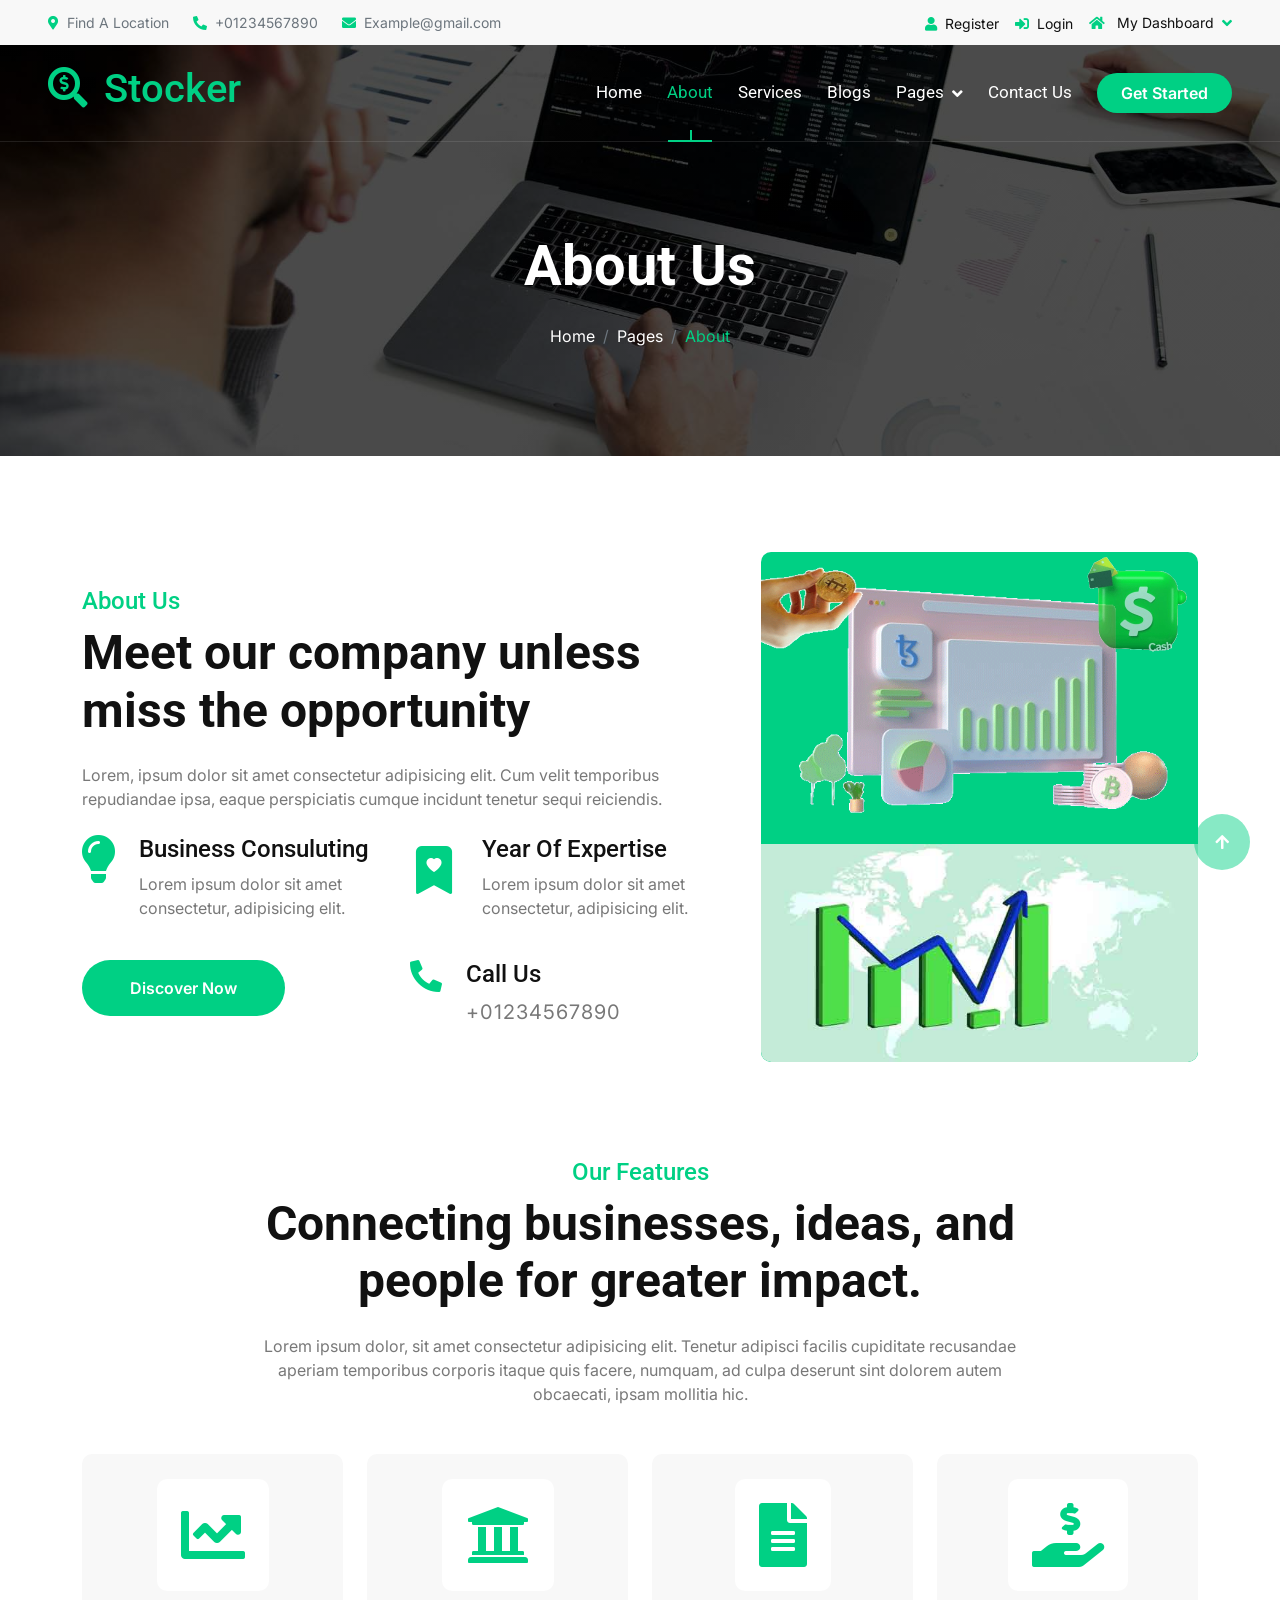
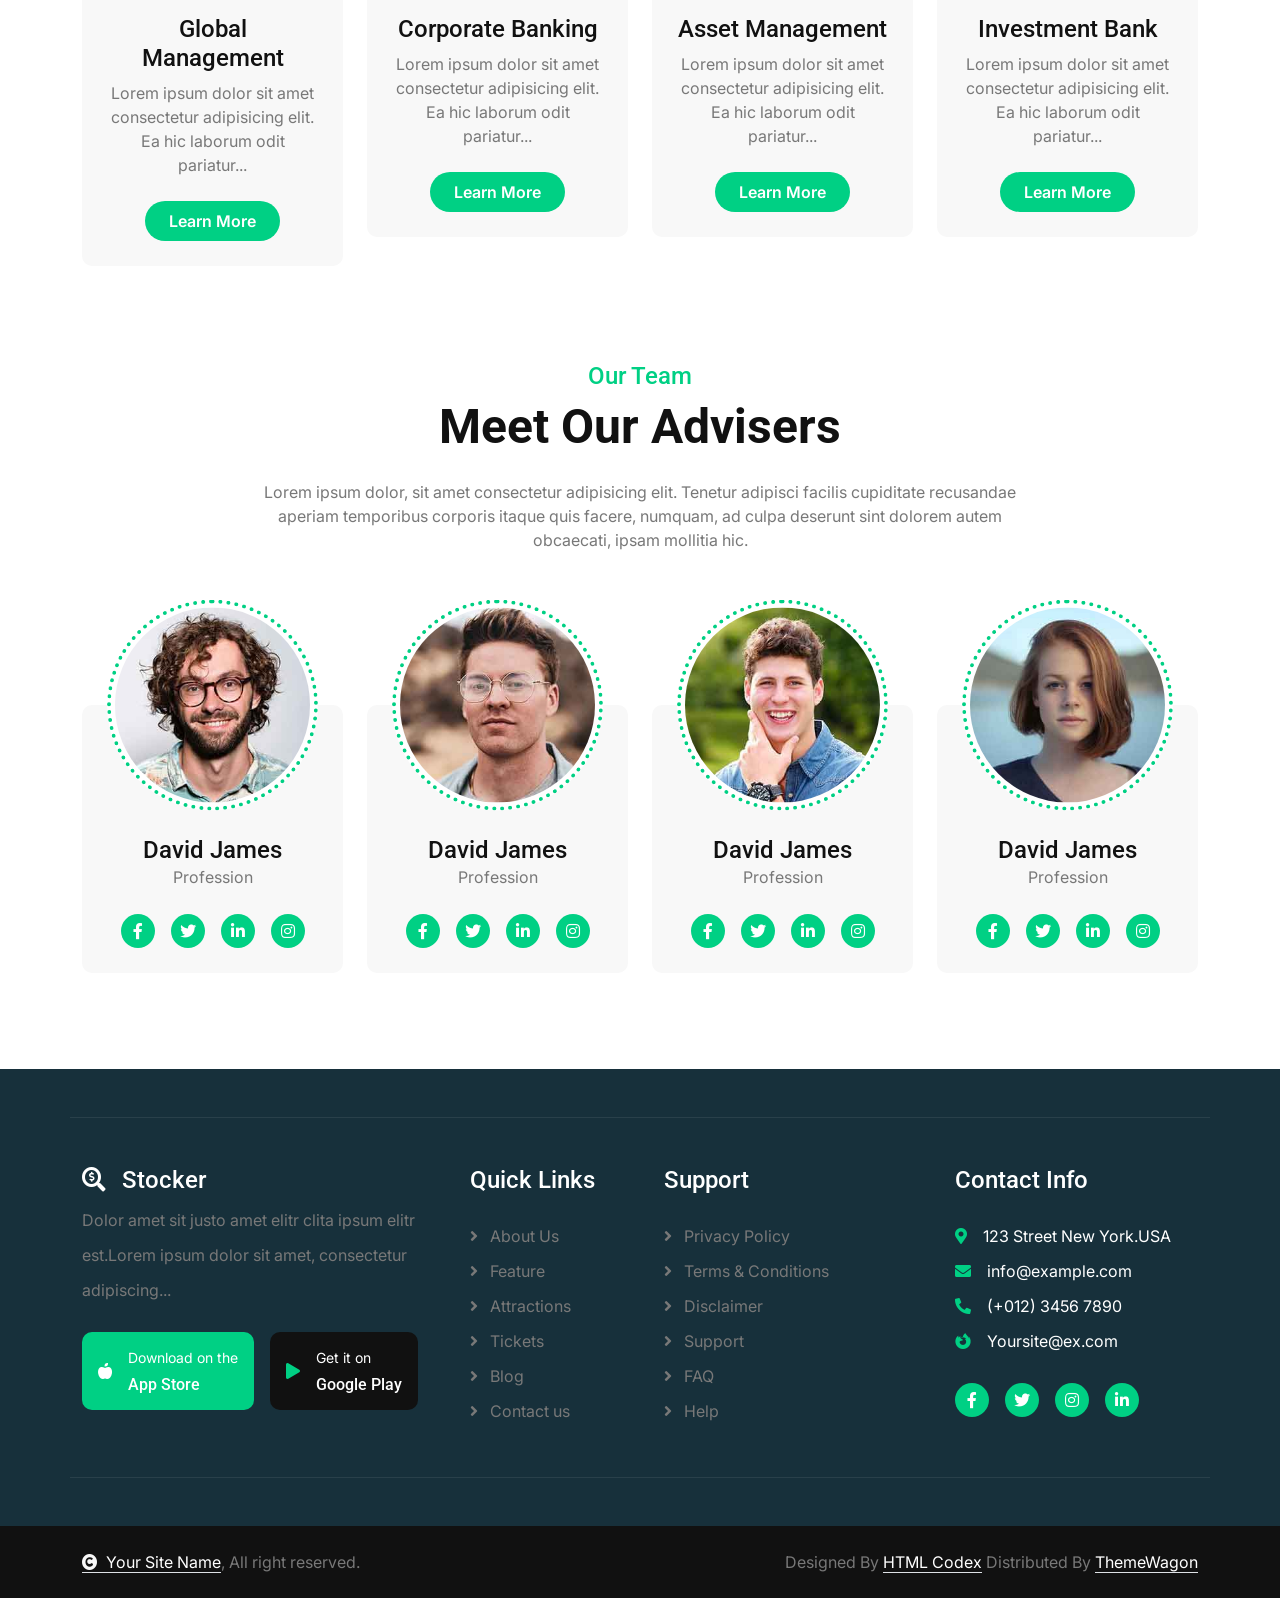
==== about.html @ 30992f33 "update 19h50 26 ago 24" ====
<!DOCTYPE html>
<html lang="en">

    <head>
        <meta charset="utf-8">
        <title>Stocker - Stock Market Website Template</title>
        <meta content="width=device-width, initial-scale=1.0" name="viewport">
        <meta content="" name="keywords">
        <meta content="" name="description">

        <!-- Google Web Fonts -->
        <link rel="preconnect" href="https://fonts.googleapis.com">
        <link rel="preconnect" href="https://fonts.gstatic.com" crossorigin>
        <link href="https://fonts.googleapis.com/css2?family=Inter:wght@100..900&family=Roboto:wght@400;500;700;900&display=swap" rel="stylesheet"> 

        <!-- Icon Font Stylesheet -->
        <link rel="stylesheet" href="https://use.fontawesome.com/releases/v5.15.4/css/all.css"/>
        <link href="https://cdn.jsdelivr.net/npm/bootstrap-icons@1.4.1/font/bootstrap-icons.css" rel="stylesheet">

        <!-- Libraries Stylesheet -->
        <link href="lib/animate/animate.min.css" rel="stylesheet">
        <link href="lib/lightbox/css/lightbox.min.css" rel="stylesheet">
        <link href="lib/owlcarousel/assets/owl.carousel.min.css" rel="stylesheet">


        <!-- Customized Bootstrap Stylesheet -->
        <link href="css/bootstrap.min.css" rel="stylesheet">

        <!-- Template Stylesheet -->
        <link href="css/style.css" rel="stylesheet">
    </head>

    <body>

        <!-- Spinner Start -->
        <div id="spinner" class="show bg-white position-fixed translate-middle w-100 vh-100 top-50 start-50 d-flex align-items-center justify-content-center">
            <div class="spinner-border text-primary" style="width: 3rem; height: 3rem;" role="status">
                <span class="sr-only">Loading...</span>
            </div>
        </div>
        <!-- Spinner End -->

        <!-- Topbar Start -->
        <div class="container-fluid topbar bg-light px-5 d-none d-lg-block">
            <div class="row gx-0 align-items-center">
                <div class="col-lg-8 text-center text-lg-start mb-2 mb-lg-0">
                    <div class="d-flex flex-wrap">
                        <a href="#" class="text-muted small me-4"><i class="fas fa-map-marker-alt text-primary me-2"></i>Find A Location</a>
                        <a href="tel:+01234567890" class="text-muted small me-4"><i class="fas fa-phone-alt text-primary me-2"></i>+01234567890</a>
                        <a href="mailto:example@gmail.com" class="text-muted small me-0"><i class="fas fa-envelope text-primary me-2"></i>Example@gmail.com</a>
                    </div>
                </div>
                <div class="col-lg-4 text-center text-lg-end">
                    <div class="d-inline-flex align-items-center" style="height: 45px;">
                        <a href="#"><small class="me-3 text-dark"><i class="fa fa-user text-primary me-2"></i>Register</small></a>
                        <a href="#"><small class="me-3 text-dark"><i class="fa fa-sign-in-alt text-primary me-2"></i>Login</small></a>
                        <div class="dropdown">
                            <a href="#" class="dropdown-toggle text-dark" data-bs-toggle="dropdown"><small><i class="fa fa-home text-primary me-2"></i> My Dashboard</small></a>
                            <div class="dropdown-menu rounded">
                                <a href="#" class="dropdown-item"><i class="fas fa-user-alt me-2"></i> My Profile</a>
                                <a href="#" class="dropdown-item"><i class="fas fa-comment-alt me-2"></i> Inbox</a>
                                <a href="#" class="dropdown-item"><i class="fas fa-bell me-2"></i> Notifications</a>
                                <a href="#" class="dropdown-item"><i class="fas fa-cog me-2"></i> Account Settings</a>
                                <a href="#" class="dropdown-item"><i class="fas fa-power-off me-2"></i> Log Out</a>
                            </div>
                        </div>
                    </div>
                </div>
            </div>
        </div>
        <!-- Topbar End -->

        <!-- Navbar & Hero Start -->
        <div class="container-fluid position-relative p-0">
            <nav class="navbar navbar-expand-lg navbar-light px-4 px-lg-5 py-3 py-lg-0">
                <a href="" class="navbar-brand p-0">
                    <h1 class="text-primary"><i class="fas fa-search-dollar me-3"></i>Stocker</h1>
                    <!-- <img src="img/logo.png" alt="Logo"> -->
                </a>
                <button class="navbar-toggler" type="button" data-bs-toggle="collapse" data-bs-target="#navbarCollapse">
                    <span class="fa fa-bars"></span>
                </button>
                <div class="collapse navbar-collapse" id="navbarCollapse">
                    <div class="navbar-nav ms-auto py-0">
                        <a href="index.html" class="nav-item nav-link">Home</a>
                        <a href="about.html" class="nav-item nav-link active">About</a>
                        <a href="service.html" class="nav-item nav-link">Services</a>
                        <a href="blog.html" class="nav-item nav-link">Blogs</a>
                        <div class="nav-item dropdown">
                            <a href="#" class="nav-link" data-bs-toggle="dropdown">
                                <span class="dropdown-toggle">Pages</span>
                            </a>
                            <div class="dropdown-menu m-0">
                                <a href="feature.html" class="dropdown-item">Our Features</a>
                                <a href="team.html" class="dropdown-item">Our team</a>
                                <a href="testimonial.html" class="dropdown-item">Testimonial</a>
                                <a href="offer.html" class="dropdown-item">Our offer</a>
                                <a href="FAQ.html" class="dropdown-item">FAQs</a>
                                <a href="404.html" class="dropdown-item">404 Page</a>
                            </div>
                        </div>
                        <a href="contact.html" class="nav-item nav-link">Contact Us</a>
                    </div>
                    <a href="#" class="btn btn-primary rounded-pill py-2 px-4 my-3 my-lg-0 flex-shrink-0">Get Started</a>
                </div>
            </nav>

            <!-- Header Start -->
            <div class="container-fluid bg-breadcrumb">
                <div class="container text-center py-5" style="max-width: 900px;">
                    <h4 class="text-white display-4 mb-4 wow fadeInDown" data-wow-delay="0.1s">About Us</h4>
                    <ol class="breadcrumb d-flex justify-content-center mb-0 wow fadeInDown" data-wow-delay="0.3s">
                        <li class="breadcrumb-item"><a href="index.html">Home</a></li>
                        <li class="breadcrumb-item"><a href="#">Pages</a></li>
                        <li class="breadcrumb-item active text-primary">About</li>
                    </ol>    
                </div>
            </div>
            <!-- Header End -->
        </div>
        <!-- Navbar & Hero End -->


        <!-- Abvout Start -->
        <div class="container-fluid about py-5">
            <div class="container py-5">
                <div class="row g-5 align-items-center">
                    <div class="col-xl-7 wow fadeInLeft" data-wow-delay="0.2s">
                        <div>
                            <h4 class="text-primary">About Us</h4>
                            <h1 class="display-5 mb-4">Meet our company unless miss the opportunity</h1>
                            <p class="mb-4">Lorem, ipsum dolor sit amet consectetur adipisicing elit. Cum velit temporibus repudiandae ipsa, eaque perspiciatis cumque incidunt tenetur sequi reiciendis.
                            </p>
                            <div class="row g-4">
                                <div class="col-md-6 col-lg-6 col-xl-6">
                                    <div class="d-flex">
                                        <div><i class="fas fa-lightbulb fa-3x text-primary"></i></div>
                                        <div class="ms-4">
                                            <h4>Business Consuluting</h4>
                                            <p>Lorem ipsum dolor sit amet consectetur, adipisicing elit.</p>
                                        </div>
                                    </div>
                                </div>
                                <div class="col-md-6 col-lg-6 col-xl-6">
                                    <div class="d-flex">
                                        <div><i class="bi bi-bookmark-heart-fill fa-3x text-primary"></i></div>
                                        <div class="ms-4">
                                            <h4>Year Of Expertise</h4>
                                            <p>Lorem ipsum dolor sit amet consectetur, adipisicing elit.</p>
                                        </div>
                                    </div>
                                </div>
                                <div class="col-sm-6">
                                    <a href="#" class="btn btn-primary rounded-pill py-3 px-5 flex-shrink-0">Discover Now</a>
                                </div>
                                <div class="col-sm-6">
                                    <div class="d-flex">
                                        <i class="fas fa-phone-alt fa-2x text-primary me-4"></i>
                                        <div>
                                            <h4>Call Us</h4>
                                            <p class="mb-0 fs-5" style="letter-spacing: 1px;">+01234567890</p>
                                        </div>
                                    </div>
                                </div>
                            </div>
                        </div>
                    </div>
                    <div class="col-xl-5 wow fadeInRight" data-wow-delay="0.2s">
                        <div class="bg-primary rounded position-relative overflow-hidden">
                            <img src="img/about-2.png" class="img-fluid rounded w-100" alt="">
                            
                            <div class="" style="position: absolute; top: -15px; right: -15px;">
                                <img src="img/about-3.png" class="img-fluid" style="width: 150px; height: 150px; opacity: 0.7;" alt="">
                            </div>
                            <div class="" style="position: absolute; top: -20px; left: 10px; transform: rotate(90deg);">
                                <img src="img/about-4.png" class="img-fluid" style="width: 100px; height: 150px; opacity: 0.9;" alt="">
                            </div>
                            <div class="rounded-bottom">
                                <img src="img/about-5.jpg" class="img-fluid rounded-bottom w-100" alt="">
                            </div>
                        </div>
                    </div>
                </div>
            </div>
        </div>
        <!-- About End -->

        <!-- Features Start -->
        <div class="container-fluid feature pb-5">
            <div class="container pb-5">
                <div class="text-center mx-auto pb-5 wow fadeInUp" data-wow-delay="0.2s" style="max-width: 800px;">
                    <h4 class="text-primary">Our Features</h4>
                    <h1 class="display-5 mb-4">Connecting businesses, ideas, and people for greater impact.</h1>
                    <p class="mb-0">Lorem ipsum dolor, sit amet consectetur adipisicing elit. Tenetur adipisci facilis cupiditate recusandae aperiam temporibus corporis itaque quis facere, numquam, ad culpa deserunt sint dolorem autem obcaecati, ipsam mollitia hic.
                    </p>
                </div>
                <div class="row g-4">
                    <div class="col-md-6 col-lg-6 col-xl-3 wow fadeInUp" data-wow-delay="0.2s">
                        <div class="feature-item p-4">
                            <div class="feature-icon p-4 mb-4">
                                <i class="fas fa-chart-line fa-4x text-primary"></i>
                            </div>
                            <h4>Global Management</h4>
                            <p class="mb-4">Lorem ipsum dolor sit amet consectetur adipisicing elit. Ea hic laborum odit pariatur...
                            </p>
                            <a class="btn btn-primary rounded-pill py-2 px-4" href="#">Learn More</a>
                        </div>
                    </div>
                    <div class="col-md-6 col-lg-6 col-xl-3 wow fadeInUp" data-wow-delay="0.4s">
                        <div class="feature-item p-4">
                            <div class="feature-icon p-4 mb-4">
                                <i class="fas fa-university fa-4x text-primary"></i>
                            </div>
                            <h4>Corporate Banking</h4>
                            <p class="mb-4">Lorem ipsum dolor sit amet consectetur adipisicing elit. Ea hic laborum odit pariatur...
                            </p>
                            <a class="btn btn-primary rounded-pill py-2 px-4" href="#">Learn More</a>
                        </div>
                    </div>
                    <div class="col-md-6 col-lg-6 col-xl-3 wow fadeInUp" data-wow-delay="0.6s">
                        <div class="feature-item p-4">
                            <div class="feature-icon p-4 mb-4">
                                <i class="fas fa-file-alt fa-4x text-primary"></i>
                            </div>
                            <h4>Asset Management</h4>
                            <p class="mb-4">Lorem ipsum dolor sit amet consectetur adipisicing elit. Ea hic laborum odit pariatur...
                            </p>
                            <a class="btn btn-primary rounded-pill py-2 px-4" href="#">Learn More</a>
                        </div>
                    </div>
                    <div class="col-md-6 col-lg-6 col-xl-3 wow fadeInUp" data-wow-delay="0.8s">
                        <div class="feature-item p-4">
                            <div class="feature-icon p-4 mb-4">
                                <i class="fas fa-hand-holding-usd fa-4x text-primary"></i>
                            </div>
                            <h4>Investment Bank</h4>
                            <p class="mb-4">Lorem ipsum dolor sit amet consectetur adipisicing elit. Ea hic laborum odit pariatur...
                            </p>
                            <a class="btn btn-primary rounded-pill py-2 px-4" href="#">Learn More</a>
                        </div>
                    </div>
                </div>
            </div>
        </div>
        <!-- Features End -->

        <!-- Team Start -->
        <div class="container-fluid team pb-5">
            <div class="container pb-5">
                <div class="text-center mx-auto pb-5 wow fadeInUp" data-wow-delay="0.2s" style="max-width: 800px;">
                    <h4 class="text-primary">Our Team</h4>
                    <h1 class="display-5 mb-4">Meet Our Advisers</h1>
                    <p class="mb-0">Lorem ipsum dolor, sit amet consectetur adipisicing elit. Tenetur adipisci facilis cupiditate recusandae aperiam temporibus corporis itaque quis facere, numquam, ad culpa deserunt sint dolorem autem obcaecati, ipsam mollitia hic.
                    </p>
                </div>
                <div class="row g-4">
                    <div class="col-md-6 col-lg-6 col-xl-3 wow fadeInUp" data-wow-delay="0.2s">
                        <div class="team-item">
                            <div class="team-img">
                                <img src="img/team-1.jpg" class="img-fluid" alt="">
                            </div>
                            <div class="team-title">
                                <h4 class="mb-0">David James</h4>
                                <p class="mb-0">Profession</p>
                            </div>
                            <div class="team-icon">
                                <a class="btn btn-primary btn-sm-square rounded-circle me-3" href=""><i class="fab fa-facebook-f"></i></a>
                                <a class="btn btn-primary btn-sm-square rounded-circle me-3" href=""><i class="fab fa-twitter"></i></a>
                                <a class="btn btn-primary btn-sm-square rounded-circle me-3" href=""><i class="fab fa-linkedin-in"></i></a>
                                <a class="btn btn-primary btn-sm-square rounded-circle me-0" href=""><i class="fab fa-instagram"></i></a>
                            </div>
                        </div>
                    </div>
                    <div class="col-md-6 col-lg-6 col-xl-3 wow fadeInUp" data-wow-delay="0.4s">
                        <div class="team-item">
                            <div class="team-img">
                                <img src="img/team-2.jpg" class="img-fluid" alt="">
                            </div>
                            <div class="team-title">
                                <h4 class="mb-0">David James</h4>
                                <p class="mb-0">Profession</p>
                            </div>
                            <div class="team-icon">
                                <a class="btn btn-primary btn-sm-square rounded-circle me-3" href=""><i class="fab fa-facebook-f"></i></a>
                                <a class="btn btn-primary btn-sm-square rounded-circle me-3" href=""><i class="fab fa-twitter"></i></a>
                                <a class="btn btn-primary btn-sm-square rounded-circle me-3" href=""><i class="fab fa-linkedin-in"></i></a>
                                <a class="btn btn-primary btn-sm-square rounded-circle me-0" href=""><i class="fab fa-instagram"></i></a>
                            </div>
                        </div>
                    </div>
                    <div class="col-md-6 col-lg-6 col-xl-3 wow fadeInUp" data-wow-delay="0.6s">
                        <div class="team-item">
                            <div class="team-img">
                                <img src="img/team-3.jpg" class="img-fluid" alt="">
                            </div>
                            <div class="team-title">
                                <h4 class="mb-0">David James</h4>
                                <p class="mb-0">Profession</p>
                            </div>
                            <div class="team-icon">
                                <a class="btn btn-primary btn-sm-square rounded-circle me-3" href=""><i class="fab fa-facebook-f"></i></a>
                                <a class="btn btn-primary btn-sm-square rounded-circle me-3" href=""><i class="fab fa-twitter"></i></a>
                                <a class="btn btn-primary btn-sm-square rounded-circle me-3" href=""><i class="fab fa-linkedin-in"></i></a>
                                <a class="btn btn-primary btn-sm-square rounded-circle me-0" href=""><i class="fab fa-instagram"></i></a>
                            </div>
                        </div>
                    </div>
                    <div class="col-md-6 col-lg-6 col-xl-3 wow fadeInUp" data-wow-delay="0.8s">
                        <div class="team-item">
                            <div class="team-img">
                                <img src="img/team-4.jpg" class="img-fluid" alt="">
                            </div>
                            <div class="team-title">
                                <h4 class="mb-0">David James</h4>
                                <p class="mb-0">Profession</p>
                            </div>
                            <div class="team-icon">
                                <a class="btn btn-primary btn-sm-square rounded-circle me-3" href=""><i class="fab fa-facebook-f"></i></a>
                                <a class="btn btn-primary btn-sm-square rounded-circle me-3" href=""><i class="fab fa-twitter"></i></a>
                                <a class="btn btn-primary btn-sm-square rounded-circle me-3" href=""><i class="fab fa-linkedin-in"></i></a>
                                <a class="btn btn-primary btn-sm-square rounded-circle me-0" href=""><i class="fab fa-instagram"></i></a>
                            </div>
                        </div>
                    </div>
                </div>
            </div>
        </div>
        <!-- Team End -->

        <!-- Footer Start -->
        <div class="container-fluid footer py-5 wow fadeIn" data-wow-delay="0.2s">
            <div class="container py-5 border-start-0 border-end-0" style="border: 1px solid; border-color: rgb(255, 255, 255, 0.08);">
                <div class="row g-5">
                    <div class="col-md-6 col-lg-6 col-xl-4">
                        <div class="footer-item">
                            <a href="index.html" class="p-0">
                                <h4 class="text-white"><i class="fas fa-search-dollar me-3"></i>Stocker</h4>
                                <!-- <img src="img/logo.png" alt="Logo"> -->
                            </a>
                            <p class="mb-4">Dolor amet sit justo amet elitr clita ipsum elitr est.Lorem ipsum dolor sit amet, consectetur adipiscing...</p>
                            <div class="d-flex">
                                <a href="#" class="bg-primary d-flex rounded align-items-center py-2 px-3 me-2">
                                    <i class="fas fa-apple-alt text-white"></i>
                                    <div class="ms-3">
                                        <small class="text-white">Download on the</small>
                                        <h6 class="text-white">App Store</h6>
                                    </div>
                                </a>
                                <a href="#" class="bg-dark d-flex rounded align-items-center py-2 px-3 ms-2">
                                    <i class="fas fa-play text-primary"></i>
                                    <div class="ms-3">
                                        <small class="text-white">Get it on</small>
                                        <h6 class="text-white">Google Play</h6>
                                    </div>
                                </a>
                            </div>
                        </div>
                    </div>
                    <div class="col-md-6 col-lg-6 col-xl-2">
                        <div class="footer-item">
                            <h4 class="text-white mb-4">Quick Links</h4>
                            <a href="#"><i class="fas fa-angle-right me-2"></i> About Us</a>
                            <a href="#"><i class="fas fa-angle-right me-2"></i> Feature</a>
                            <a href="#"><i class="fas fa-angle-right me-2"></i> Attractions</a>
                            <a href="#"><i class="fas fa-angle-right me-2"></i> Tickets</a>
                            <a href="#"><i class="fas fa-angle-right me-2"></i> Blog</a>
                            <a href="#"><i class="fas fa-angle-right me-2"></i> Contact us</a>
                        </div>
                    </div>
                    <div class="col-md-6 col-lg-6 col-xl-3">
                        <div class="footer-item">
                            <h4 class="text-white mb-4">Support</h4>
                            <a href="#"><i class="fas fa-angle-right me-2"></i> Privacy Policy</a>
                            <a href="#"><i class="fas fa-angle-right me-2"></i> Terms & Conditions</a>
                            <a href="#"><i class="fas fa-angle-right me-2"></i> Disclaimer</a>
                            <a href="#"><i class="fas fa-angle-right me-2"></i> Support</a>
                            <a href="#"><i class="fas fa-angle-right me-2"></i> FAQ</a>
                            <a href="#"><i class="fas fa-angle-right me-2"></i> Help</a>
                        </div>
                    </div>
                    <div class="col-md-6 col-lg-6 col-xl-3">
                        <div class="footer-item">
                            <h4 class="text-white mb-4">Contact Info</h4>
                            <div class="d-flex align-items-center">
                                <i class="fas fa-map-marker-alt text-primary me-3"></i>
                                <p class="text-white mb-0">123 Street New York.USA</p>
                            </div>
                            <div class="d-flex align-items-center">
                                <i class="fas fa-envelope text-primary me-3"></i>
                                <p class="text-white mb-0">info@example.com</p>
                            </div>
                            <div class="d-flex align-items-center">
                                <i class="fa fa-phone-alt text-primary me-3"></i>
                                <p class="text-white mb-0">(+012) 3456 7890</p>
                            </div>
                            <div class="d-flex align-items-center mb-4">
                                <i class="fab fa-firefox-browser text-primary me-3"></i>
                                <p class="text-white mb-0">Yoursite@ex.com</p>
                            </div>
                            <div class="d-flex">
                                <a class="btn btn-primary btn-sm-square rounded-circle me-3" href="#"><i class="fab fa-facebook-f text-white"></i></a>
                                <a class="btn btn-primary btn-sm-square rounded-circle me-3" href="#"><i class="fab fa-twitter text-white"></i></a>
                                <a class="btn btn-primary btn-sm-square rounded-circle me-3" href="#"><i class="fab fa-instagram text-white"></i></a>
                                <a class="btn btn-primary btn-sm-square rounded-circle me-0" href="#"><i class="fab fa-linkedin-in text-white"></i></a>
                            </div>
                        </div>
                    </div>
                </div>
            </div>
        </div>
        <!-- Footer End -->
        
        <!-- Copyright Start -->
        <div class="container-fluid copyright py-4">
            <div class="container">
                <div class="row g-4 align-items-center">
                    <div class="col-md-6 text-center text-md-start mb-md-0">
                        <span class="text-body"><a href="#" class="border-bottom text-white"><i class="fas fa-copyright text-light me-2"></i>Your Site Name</a>, All right reserved.</span>
                    </div>
                    <div class="col-md-6 text-center text-md-end text-body">
                        <!--/*** This template is free as long as you keep the below author’s credit link/attribution link/backlink. ***/-->
                        <!--/*** If you'd like to use the template without the below author’s credit link/attribution link/backlink, ***/-->
                        <!--/*** you can purchase the Credit Removal License from "https://htmlcodex.com/credit-removal". ***/-->
                        Designed By <a class="border-bottom text-white" href="https://htmlcodex.com">HTML Codex</a> Distributed By <a class="border-bottom text-white" href="https://themewagon.com">ThemeWagon</a>
                    </div>
                </div>
            </div>
        </div>
        <!-- Copyright End -->


        <!-- Back to Top -->
        <a href="#" class="btn btn-primary btn-lg-square rounded-circle back-to-top"><i class="fa fa-arrow-up"></i></a>   

        
        <!-- JavaScript Libraries -->
        <script src="https://ajax.googleapis.com/ajax/libs/jquery/3.6.4/jquery.min.js"></script>
        <script src="https://cdn.jsdelivr.net/npm/bootstrap@5.0.0/dist/js/bootstrap.bundle.min.js"></script>
        <script src="lib/wow/wow.min.js"></script>
        <script src="lib/easing/easing.min.js"></script>
        <script src="lib/waypoints/waypoints.min.js"></script>
        <script src="lib/counterup/counterup.min.js"></script>
        <script src="lib/lightbox/js/lightbox.min.js"></script>
        <script src="lib/owlcarousel/owl.carousel.min.js"></script>
        

        <!-- Template Javascript -->
        <script src="js/main.js"></script>
    </body>

</html>
---- css/style.css ----
/*** Spinner Start ***/
/*** Spinner ***/
#spinner {
    opacity: 0;
    visibility: hidden;
    transition: opacity .5s ease-out, visibility 0s linear .5s;
    z-index: 99999;
}

#spinner.show {
    transition: opacity .5s ease-out, visibility 0s linear 0s;
    visibility: visible;
    opacity: 1;
}
/*** Spinner End ***/

.back-to-top {
    position: fixed;
    right: 30px;
    bottom: 30px;
    transition: 0.5s;
    z-index: 99;
}

/*** Button Start ***/
.btn {
    font-weight: 600;
    transition: .5s;
}

.btn-square {
    width: 32px;
    height: 32px;
}

.btn-sm-square {
    width: 34px;
    height: 34px;
}

.btn-md-square {
    width: 44px;
    height: 44px;
}

.btn-lg-square {
    width: 56px;
    height: 56px;
}

.btn-xl-square {
    width: 66px;
    height: 66px;
}

.btn-square,
.btn-sm-square,
.btn-md-square,
.btn-lg-square,
.btn-xl-square {
    padding: 0;
    display: flex;
    align-items: center;
    justify-content: center;
    font-weight: normal;
}

.btn.btn-primary {
    color: var(--bs-white);
    border: none;
}

.btn.btn-primary:hover {
    background: var(--bs-dark);
    color: var(--bs-primary);
}

.btn.btn-light {
    color: var(--bs-primary);
    border: none;
}

.btn.btn-light:hover {
    color: var(--bs-white);
    background: var(--bs-primary);
}


/*** Topbar Start ***/
.topbar .dropdown-toggle::after {
    border: none;
    content: "\f107";
    font-family: "Font Awesome 5 Free";
    font-weight: 600;
    vertical-align: middle;
    margin-left: 8px;
    color: var(--bs-primary);
}

.topbar .dropdown .dropdown-menu a:hover {
    background: var(--bs-primary);
    color: var(--bs-white);
}

.topbar .dropdown .dropdown-menu {
    transform: rotateX(0deg);
    visibility: visible;
    background: var(--bs-light);
    padding-top: 11px;
    border: 0;
    transition: .5s;
    opacity: 1;
}

/*** Topbar End ***/



/*** Navbar ***/
.navbar-light .navbar-nav .nav-link {
    font-family: 'Roboto', sans-serif;
    position: relative;
    margin-right: 25px;
    padding: 35px 0;
    color: var(--bs-white);
    font-size: 17px;
    font-weight: 400;
    outline: none;
    transition: .5s;
}

.sticky-top.navbar-light .navbar-nav .nav-link,
.sticky-top.navbar-light .navbar-nav .nav-item .nav-link {
    padding: 20px 0;
    color: var(--bs-dark);
}

.navbar-light .navbar-nav .nav-item .nav-link {
    color: var(--bs-white);
}

.navbar-light .navbar-nav .nav-link:hover,
.navbar-light .navbar-nav .nav-link.active,
.navbar-light .navbar-nav .nav-item .nav-link:hover,
.navbar-light .navbar-nav .nav-item .nav-link.active  {
    color: var(--bs-primary);
}

.navbar-light .navbar-brand img {
    max-height: 60px;
    transition: .5s;
}

.sticky-top.navbar-light .navbar-brand img {
    max-height: 45px;
}

.navbar .dropdown-toggle::after {
    border: none;
    content: "\f107";
    font-family: "Font Awesome 5 Free";
    font-weight: 600;
    vertical-align: middle;
    margin-left: 8px;
}

.dropdown .dropdown-menu a:hover {
    background: var(--bs-primary);
    color: var(--bs-white);
}

.navbar .nav-item:hover .dropdown-menu {
    transform: rotateX(0deg);
    visibility: visible;
    background: var(--bs-light);
    transition: .5s;
    opacity: 1;
}

@media (max-width: 991.98px) {
    .sticky-top.navbar-light {
        position: relative;
        background: var(--bs-white);
    }

    .navbar.navbar-expand-lg .navbar-toggler {
        padding: 10px 20px;
        border: 1px solid var(--bs-primary);
        color: var(--bs-primary);
    }

    .navbar-light .navbar-collapse {
        margin-top: 15px;
        border-top: 1px solid #DDDDDD;
    }

    .navbar-light .navbar-nav .nav-link,
    .sticky-top.navbar-light .navbar-nav .nav-link {
        padding: 10px 0;
        margin-left: 0;
        color: var(--bs-dark);
    }

    .navbar-light .navbar-nav .nav-item .nav-link {
        color: var(--bs-dark);
    }

    .navbar-light .navbar-brand img {
        max-height: 45px;
    }
}

@media (min-width: 992px) {
    .navbar .nav-item .dropdown-menu {
        display: block;
        visibility: hidden;
        top: 100%;
        transform: rotateX(-75deg);
        transform-origin: 0% 0%;
        border: 0;
        border-radius: 10px;
        transition: .5s;
        opacity: 0;
    }

    .navbar-light {
        position: absolute;
        width: 100%;
        top: 0;
        left: 0;
        border-bottom: 1px solid rgba(255, 255, 255, .1);
        z-index: 999;
    }
    
    .sticky-top.navbar-light {
        position: fixed;
        background: var(--bs-light);
    }

    .navbar-light .navbar-nav .nav-link::before {
        position: absolute;
        content: "";
        width: 0;
        height: 2px;
        bottom: -1px;
        left: 50%;
        background: var(--bs-primary);
        transition: .5s;
    }

    .navbar-light .navbar-nav .nav-link:hover::before,
    .navbar-light .navbar-nav .nav-link.active::before {
        width: calc(100% - 2px);
        left: 1px;
    }

    .navbar-light .navbar-nav .nav-link::after {
        position: absolute;
        content: "";
        width: 0;
        height: 0;
        bottom: -1px;
        left: 50%;
        background: var(--bs-primary);
        transition: .5s;
    }

    .navbar-light .navbar-nav .nav-link:hover::after,
    .navbar-light .navbar-nav .nav-link.active::after {
        width: 2px;
        height: 12px;
    }
}
/*** Navbar End ***/

/*** Carousel Hero Header Start ***/
.header-carousel .header-carousel-item img {
    object-fit: cover;
}

.header-carousel .header-carousel-item,
.header-carousel .header-carousel-item img {
        height: 700px;
}


.header-carousel .owl-nav .owl-prev,
.header-carousel .owl-nav .owl-next {
    position: absolute;
    width: 60px;
    height: 60px;
    border-radius: 60px;
    background: var(--bs-primary);
    color: var(--bs-white);
    font-size: 26px;
    display: flex;
    align-items: center;
    justify-content: center;
    transition: 0.5s;
}

.header-carousel .owl-nav .owl-prev {
    bottom: 30px;
    left: 30px;
    margin-left: 90px;
}
.header-carousel .owl-nav .owl-next {
    bottom: 30px;
    left: 30px;
}

.header-carousel .owl-nav .owl-prev:hover,
.header-carousel .owl-nav .owl-next:hover {
    box-shadow: inset 0 0 100px 0 var(--bs-light);
    color: var(--bs-primary);
}


.header-carousel .header-carousel-item .carousel-caption {
    position: absolute;
    width: 100%;
    height: 100%;
    left: 0;
    bottom: 0;
    padding-top: 120px;
    background: rgba(0, 0, 0, .7);
    display: flex;
    align-items: center;
}

@media (max-width: 991px) {
    .header-carousel .header-carousel-item .carousel-caption {
        padding-top: 45px;
    }
}

@media (max-width: 767px) {
    .header-carousel .owl-nav .owl-prev {
        left: 50%;
        transform: translateX(-50%);
        margin-left: -45px;
    }


    .header-carousel .owl-nav .owl-next {
        left: 50%;
        transform: translateX(-50%);
        margin-left: 45px;
    }
}


.header-carousel .header-carousel-item img {
    animation-name: image-zoom;
    animation-duration: 10s;
    animation-delay: 1s;
    animation-iteration-count: infinite;
    animation-direction: alternate;
    transition: 1s;
}

@keyframes image-zoom {
    0%  {height: 100%; opacity: 0.9;}

    25% {height: 110%; opacity: 0.50;}

    50% {height: 115%; opacity: 1;}

    75% {height: 110%; opacity: 0.50;}

    100% {height: 100%; opacity: 0.9;}
}
/*** Carousel Hero Header End ***/


/*** Single Page Hero Header Start ***/
.bg-breadcrumb {
    position: relative;
    overflow: hidden;
    background: linear-gradient(rgba(0, 0, 0, 0.7), rgba(0, 0, 0, 0.7)), url(../img/carousel-1.jpg);
    background-position: center center;
    background-repeat: no-repeat;
    background-size: cover;
    padding: 140px 0 60px 0;
    transition: 0.5s;
}

@media (min-width: 992px) {
    .bg-breadcrumb {
        padding: 140px 0 60px 0;
    }
}

@media (max-width: 991px) {
    .bg-breadcrumb {
        padding: 60px 0 60px 0;
    }
}

.bg-breadcrumb .breadcrumb {
    position: relative;
}

.bg-breadcrumb .breadcrumb .breadcrumb-item a {
    color: var(--bs-white);
}
/*** Single Page Hero Header End ***/


/*** Service Start ***/
.service .service-item {
    background: var(--bs-light);
    border-radius: 10px;
    transition: 0.5s;
}

.service .service-item:hover {
    box-shadow: 0 0 45px rgba(0, 0, 0, .2);
}

.service .service-item .service-img {
    position: relative;
    overflow: hidden;
    border-top-left-radius: 10px;
    border-top-right-radius: 10px;
    transition: 0.5s;
}

.service .service-item .service-img img {
    transition: 0.5s;
}

.service .service-item:hover .service-img img {
    transform: scale(1.2);
}
/*** Service End ***/


/*** Features Start ***/
.feature .feature-item {
    text-align: center;
    border-radius: 10px;
    background: var(--bs-light);
    border: 1px solid transparent;
    transition: 0.5s;
}

.feature .feature-item:hover {
    border: 1px solid var(--bs-primary);
}

.feature .feature-item .feature-icon {
    background: var(--bs-white);
    border-radius: 10px;
    display: inline-block;
}
/*** Features End ***/

/*** Offer Start ***/
.offer-section .nav a.accordion-link {
    width: 100%;
    border-radius: 10px;
    display: flex;
    background: var(--bs-white);
    transition: 0.5s;
}

.offer-section .nav a.accordion-link.active {
    color: var(--bs-white);
    background: var(--bs-primary);
}

.offer-section .nav a.accordion-link h5 {
    transition: 0.5s;
}

.offer-section .nav a.accordion-link.active h5 {
    color: var(--bs-white);
}
/*** Offer End ***/

/*** Blog Start ***/
.blog .blog-item {
    border-radius: 10px;
    background: var(--bs-white);
    box-shadow: inset 0 0 45px rgba(0, 0, 0, .1);
    transition: 0.5s;
}

.blog .blog-item a {
    transition: 0.5s;
}

.blog .blog-item:hover a:hover {
    color: var(--bs-primary);
}

.blog .blog-item .blog-img {
    border-radius: 10px;
    position: relative;
    overflow: hidden;
}

.blog .blog-item .blog-img img {
    transition: 0.5s;
}

.blog .blog-item:hover .blog-img img {
    transform: scale(1.2);
}

.blog .blog-item .blog-img::after {
    content: "";
    position: absolute;
    width: 100%;
    height: 100%;
    top: 0;
    left: 0;
    border-radius: 10px;
    background: rgba(0, 208, 132, 0.1);
    opacity: 0;
    transition: 0.5s;
    z-index: 1;
}

.blog .blog-item:hover .blog-img::after {
    opacity: 1;
}

.blog .blog-item .blog-img .blog-title {
    position: absolute;
    bottom: 25px;
    left: 25px;
    z-index: 5;
}

.blog .blog-item .blog-img .blog-title a {
    color: var(--bs-white);
    background: var(--bs-primary);
    transition: 0.5s;
}

.blog .blog-item:hover .blog-img .blog-title a:hover {
    color: var(--bs-dark);
}

.blog-carousel .owl-stage-outer {
    margin-top: 58px;
}

.blog .owl-nav .owl-prev {
    position: absolute;
    top: -58px;
    left: 0;
    background: var(--bs-primary);
    color: var(--bs-white);
    padding: 6px 35px;
    border-radius: 30px;
    transition: 0.5s;
}

.blog .owl-nav .owl-prev:hover {
    background: var(--bs-dark);
    color: var(--bs-primary);
}

.blog .owl-nav .owl-next {
    position: absolute;
    top: -58px;
    right: 0;
    background: var(--bs-primary);
    color: var(--bs-white);
    padding: 6px 35px;
    border-radius: 30px;
    transition: 0.5s;
}

.blog .owl-nav .owl-next:hover {
    background: var(--bs-dark);
    color: var(--bs-primary);
}
/*** Blog End ***/


/*** FAQs Start ***/
.faq-section .accordion .accordion-item .accordion-header .accordion-button {
    color: var(--bs-secondary);
}

.faq-section .accordion .accordion-item .accordion-header .accordion-button.collapsed {
    color: var(--bs-dark);
}
/*** FAQs End ***/

/*** Team Start ***/
.team .team-item {
    position: relative;
    padding: 0 25px 25px 25px;
    border-radius: 10px;
    transition: 0.5s;
}

.team .team-item::before {
    content: "";
    position: absolute;
    width: 100%;
    height: 100%;
    bottom: 0;
    left: 0;
    background: var(--bs-light);
    border-radius: 10px;
    transition: 0.5s;
    z-index: -1;
}

.team .team-item:hover::before {
    height: 0;
}

.team .team-item::after {
    content: "";
    position: absolute;
    width: 100%;
    height: 0;
    bottom: 0;
    left: 0;
    border-radius: 10px;
    transition: 0.5s;
    z-index: -1;
}

.team .team-item:hover::after {
    height: 100%;
    background: var(--bs-primary);
}

.team .team-item .team-img {
    width: 100%; 
    height: 100%;
    border-radius: 100%;
    position: relative;
    margin-top: 50%;
    transform: translateY(-50%);
    margin-bottom: -50%;
    display: flex;
    justify-content: center;
    border: 4px solid var(--bs-primary);
    border-style: dotted;
    padding: 4px;
    background: var(--bs-white);
    transition: 0.5s;
}

.team .team-item:hover .team-img {
    border: 4px solid var(--bs-white);
    border-style: dotted;
    background: 0;
}

.team .team-item .team-img img {
    width: 100%;
    height: 100%;
    border-radius: 100%;
    transition: 0.5s;
}

.team .team-item .team-title {
    padding: 25px 0 25px 0;
    text-align: center;
}

.team .team-item .team-title h4,
.team .team-item .team-title p {
    transition: 0.5s;
}

.team .team-item:hover .team-title h4,
.team .team-item:hover .team-title p {
    color: var(--bs-white);
}

.team .team-item .team-icon {
    display: flex;
    justify-content: center;
}

.team .team-item .team-icon a {
    transition: 0.5s;
}

.team .team-item:hover .team-icon a {
    color: var(--bs-dark);
    background: var(--bs-white);
}

.team .team-item:hover .team-icon a:hover {
    color: var(--bs-primary);
    background: var(--bs-dark);
}
/*** Team End ***/

/*** Testimonial Start ***/
.testimonial .testimonial-item {
    position: relative;
    margin-bottom: 30px;
    padding: 0 25px 25px 25px;
}

.testimonial .testimonial-item::before {
    content: "";
    position: absolute;
    width: 100%;
    height: calc(100% - 50px);
    bottom: 0;
    left: 0;
    border-radius: 10px;
    background: var(--bs-light);
    z-index: -1;
}

.testimonial .testimonial-item .testimonial-img {
    display: flex;
    justify-content: center;
}

.testimonial .testimonial-item .testimonial-img img {
    width: 100px; 
    height: 100px;
    border-radius: 100px;
    border: 5px solid var(--bs-light);
    border-style: double;
    background: var(--bs-white);
}

.testimonial .testimonial-item .testimonial-text {
    padding: 25px 0;
    text-align: center;
}

.testimonial .testimonial-item .testimonial-title {
    display: flex;
    justify-content: space-between;
}

.testimonial .testimonial-item  .testimonial-quote-left {
    position: absolute;
    width: 60px; 
    height: 60px;
    top: 20px;
    left: 25px;
    border-radius: 60px;
    color: var(--bs-primary);
    background: var(--bs-white);
    display: flex;
    align-items: center;
    justify-content: center;
}

.testimonial .testimonial-item  .testimonial-quote-right {
    position: absolute;
    width: 60px; 
    height: 60px;
    bottom: -30px;
    right: 25px;
    margin-top: -5px;
    border-radius: 60px;
    color: var(--bs-primary);
    background: var(--bs-white);
    display: flex;
    align-items: center;
    justify-content: center;
}

.testimonial-carousel .owl-stage-outer {
    margin-top: 58px;
    margin-right: -1px;
}

.testimonial .owl-nav .owl-prev {
    position: absolute;
    top: -58px;
    left: 0;
    background: var(--bs-primary);
    color: var(--bs-white);
    padding: 5px 30px;
    border-radius: 30px;
    transition: 0.5s;
}

.testimonial .owl-nav .owl-prev:hover {
    background: var(--bs-secondary);
    color: var(--bs-white);
}

.testimonial .owl-nav .owl-next {
    position: absolute;
    top: -58px;
    right: 0;
    background: var(--bs-primary);
    color: var(--bs-white);
    padding: 5px 30px;
    border-radius: 30px;
    transition: 0.5s;
}

.testimonial .owl-nav .owl-next:hover {
    background: var(--bs-secondary);
    color: var(--bs-white);
}

.testimonial-carousel .owl-dots {
    display: flex;
    justify-content: center;
}

.testimonial-carousel .owl-dots .owl-dot {
    width: 30px;
    height: 30px;
    border-radius: 30px;
    margin: 20px 10px 0 10px;
    background: var(--bs-primary);
    transition: 0.5s;
}

.testimonial-carousel .owl-dots .owl-dot.active {
    width: 30px;
    height: 30px;
    border-radius: 30px;
    background: var(--bs-secondary);
    transition: 0.5s;
}

.testimonial-carousel .owl-dots .owl-dot span {
    position: relative;
    margin-top: 50%;
    margin-left: 50%;
    transform: translate(-50%, -50%);
    display: flex;
    align-items: center;
    justify-content: center;
    text-align: center;
}

.testimonial-carousel .owl-dots .owl-dot.active span::after {
    background: var(--bs-primary);
}

.testimonial-carousel .owl-dots .owl-dot span::after {
    content: "";
    width: 15px;
    height: 15px;
    border-radius: 15px;
    position: absolute;
    top: 50%;
    left: 0;
    transform: translateY(-50%);
    display: flex;
    align-items: center;
    justify-content: center;
    text-align: center;
    background: var(--bs-white);
    transition: 0.5s;
}

/*** Testimonial End ***/

/*** Footer Start ***/
.footer {
    background: var(--bs-secondary);
}

.footer .footer-item {
    display: flex;
    flex-direction: column;
}

.footer .footer-item a {
    line-height: 35px;
    color: var(--bs-body);
    transition: 0.5s;
}

.footer .footer-item p {
    line-height: 35px;
}

.footer .footer-item a:hover {
    color: var(--bs-primary);
}

.footer .footer-item .footer-btn a,
.footer .footer-item .footer-btn a i {
    transition: 0.5s;
}

.footer .footer-item .footer-btn a:hover {
    background: var(--bs-white);
}

.footer .footer-item .footer-btn a:hover i {
    color: var(--bs-primary);
}
/*** Footer End ***/

/*** copyright Start ***/
.copyright {
    background: var(--bs-dark);
}
/*** copyright end ***/
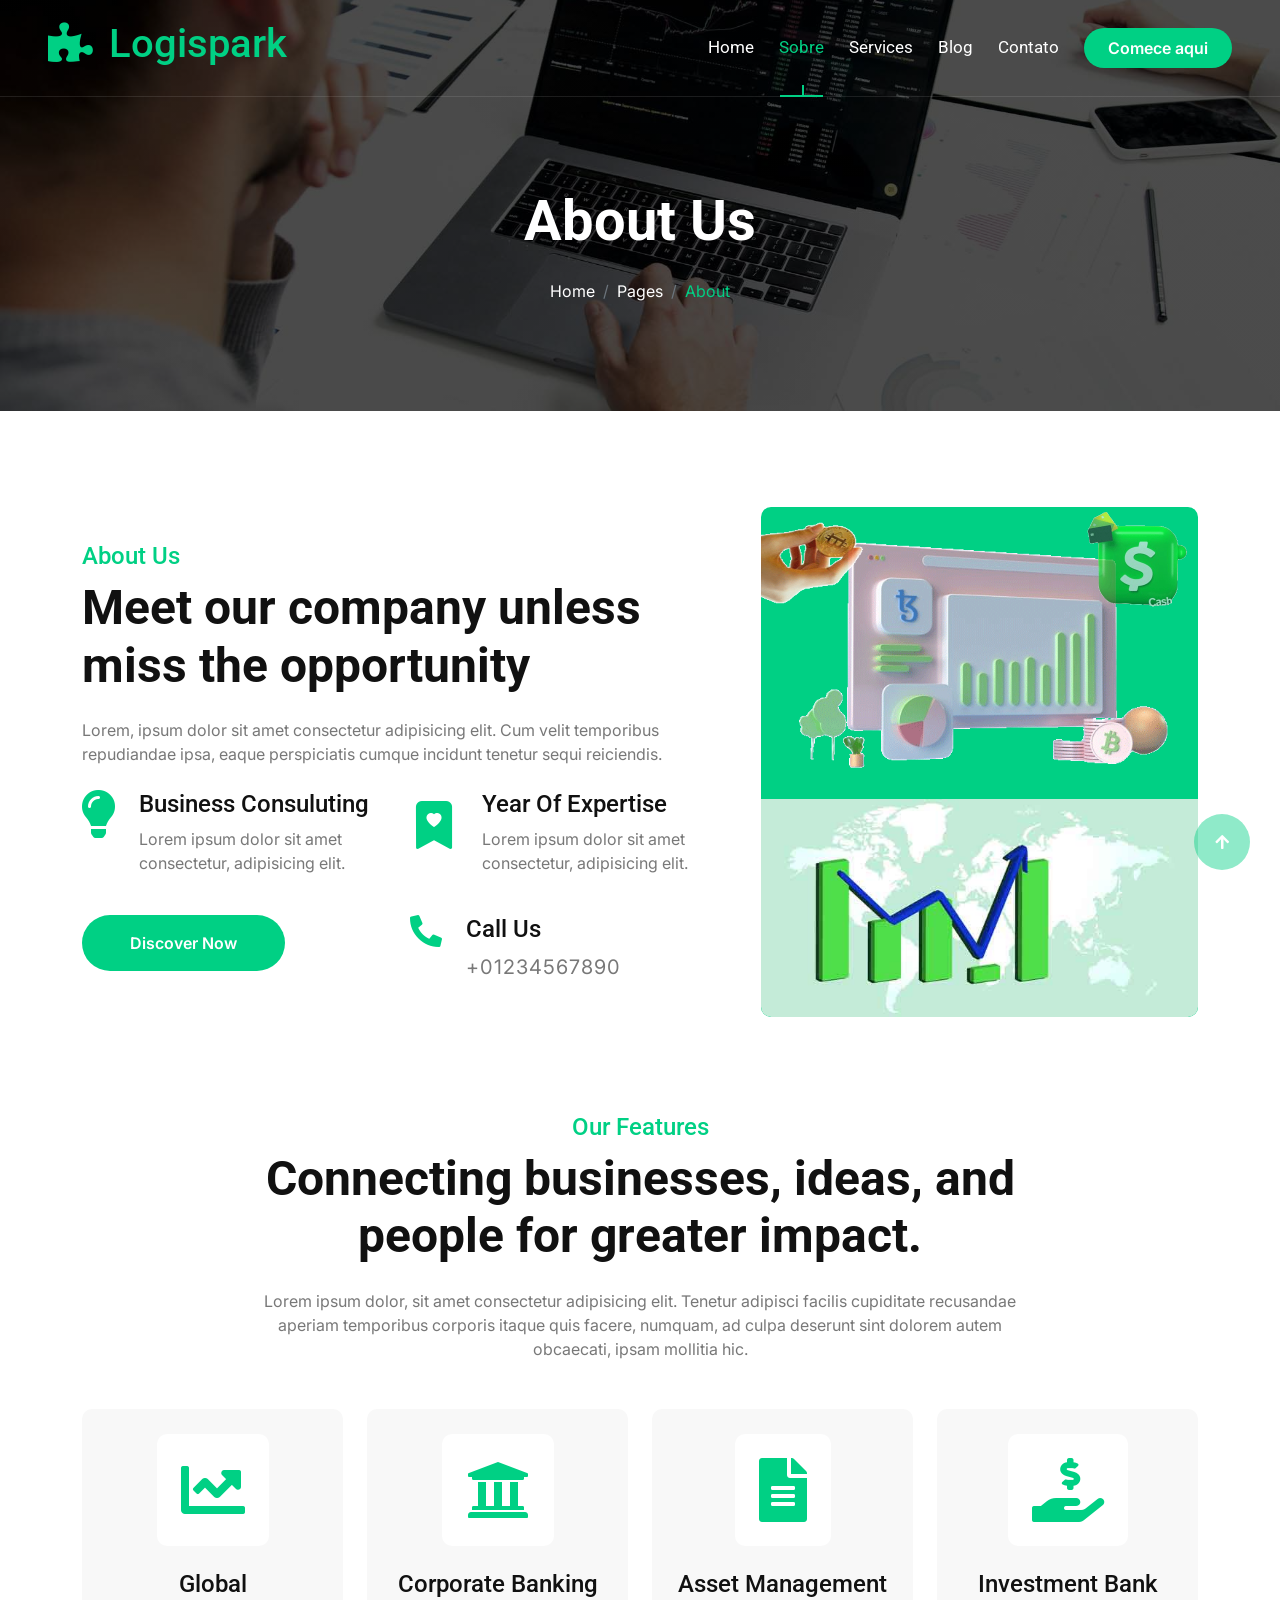
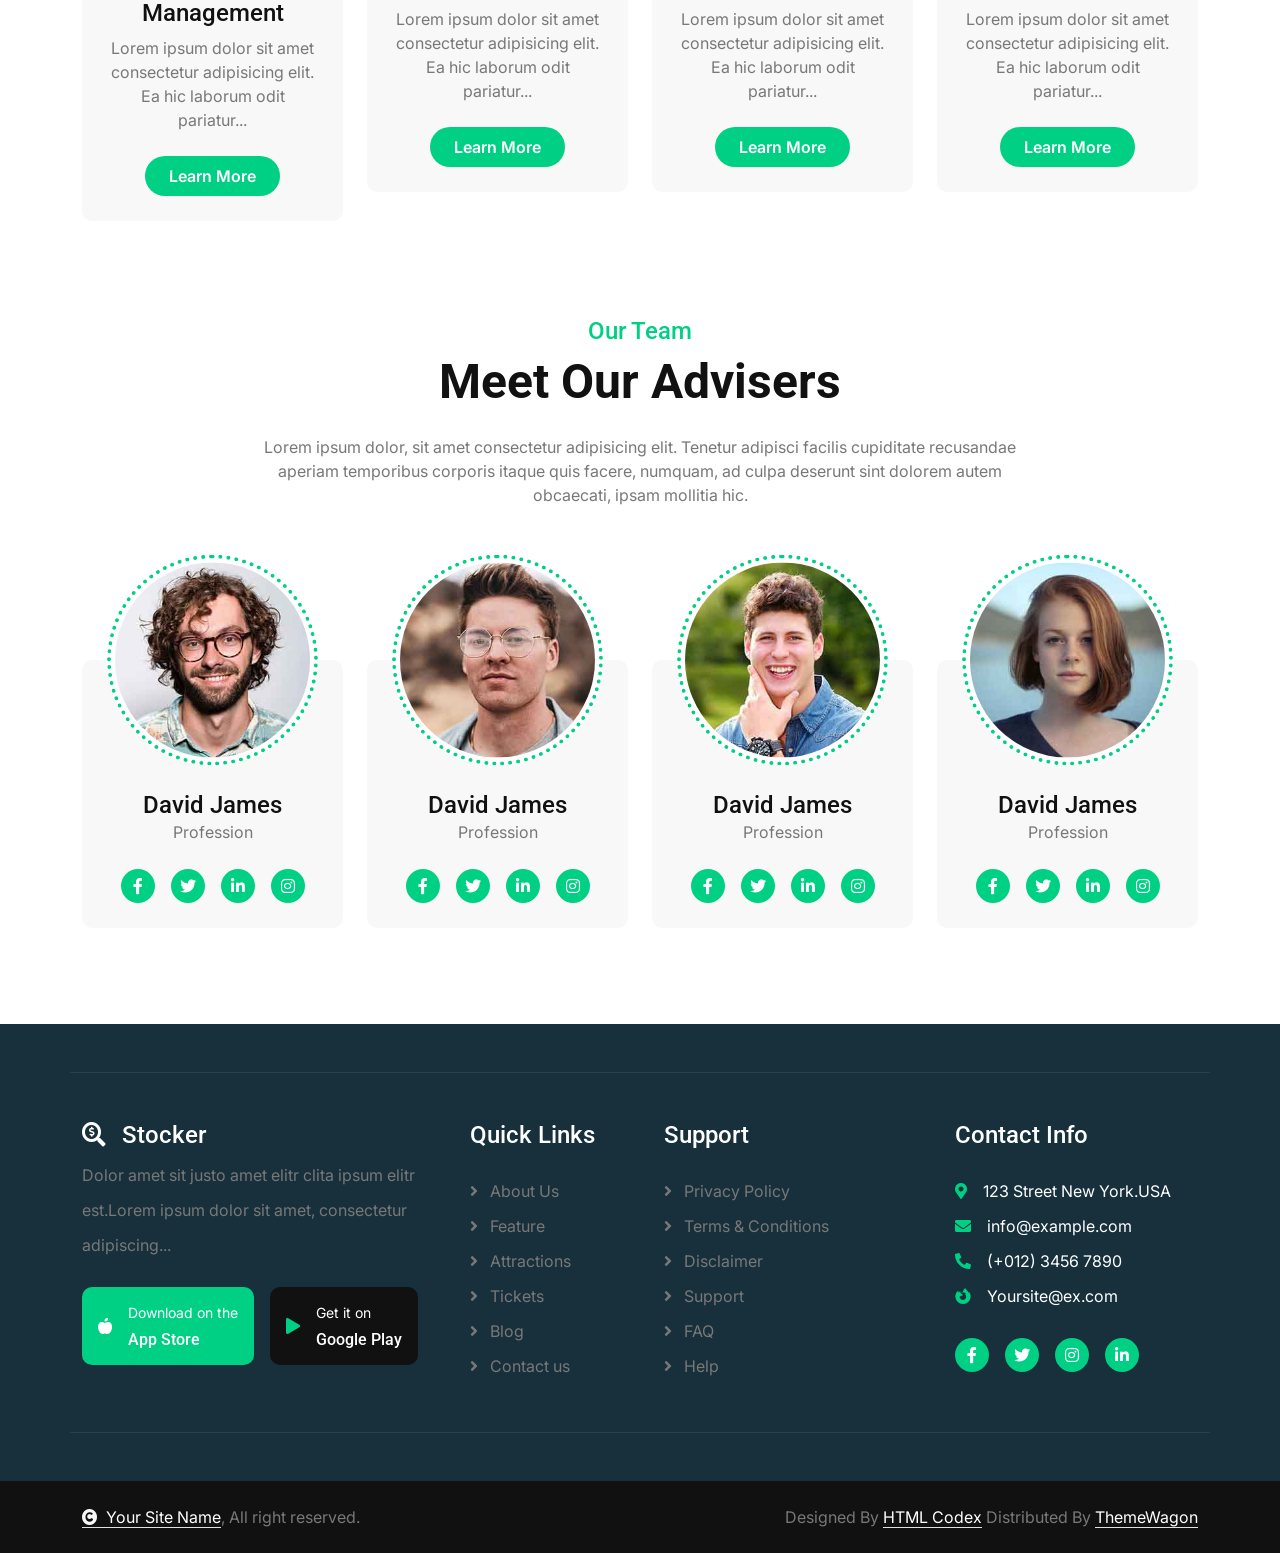
==== commit f3ce3574: "novos elementos 2/9 adicionado o callback para ativar elementos da barra de navegação" ====
--- a/about.html
+++ b/about.html
@@ -3,10 +3,27 @@
 
     <head>
         <meta charset="utf-8">
-        <title>Stocker - Stock Market Website Template</title>
+        <title>TCC - LOGISPARK</title>
         <meta content="width=device-width, initial-scale=1.0" name="viewport">
-        <meta content="" name="keywords">
-        <meta content="" name="description">
+        <meta content="Educação, Logispark, Lógica, Algoritmos" name="keywords">
+        <meta content="Site do jogo logispark para ensino de algoritmos" name="description">
+        <link rel="apple-touch-icon" sizes="57x57" href="./img/icon/apple-icon-57x57.png">
+        <link rel="apple-touch-icon" sizes="60x60" href="./img/icon/apple-icon-60x60.png">
+        <link rel="apple-touch-icon" sizes="72x72" href="./img/icon/apple-icon-72x72.png">
+        <link rel="apple-touch-icon" sizes="76x76" href="./img/icon/apple-icon-76x76.png">
+        <link rel="apple-touch-icon" sizes="114x114" href="./img/icon/apple-icon-114x114.png">
+        <link rel="apple-touch-icon" sizes="120x120" href="./img/icon/apple-icon-120x120.png">
+        <link rel="apple-touch-icon" sizes="144x144" href="./img/icon/apple-icon-144x144.png">
+        <link rel="apple-touch-icon" sizes="152x152" href="./img/icon/apple-icon-152x152.png">
+        <link rel="apple-touch-icon" sizes="180x180" href="./img/icon/apple-icon-180x180.png">
+        <link rel="icon" type="image/png" sizes="192x192" href="./img/icon/android-icon-192x192.png">
+        <link rel="icon" type="image/png" sizes="32x32" href="./img/icon/favicon-32x32.png">
+        <link rel="icon" type="image/png" sizes="96x96" href="./img/icon/favicon-96x96.png">
+        <link rel="icon" type="image/png" sizes="16x16" href="./img/icon/favicon-16x16.png">
+        <link rel="manifest" href="./img/icon/manifest.json">
+        <meta name="msapplication-TileColor" content="#ffffff">
+        <meta name="msapplication-TileImage" content="/ms-icon-144x144.png">
+        <meta name="theme-color" content="#ffffff">
 
         <!-- Google Web Fonts -->
         <link rel="preconnect" href="https://fonts.googleapis.com">
@@ -18,7 +35,7 @@
         <link href="https://cdn.jsdelivr.net/npm/bootstrap-icons@1.4.1/font/bootstrap-icons.css" rel="stylesheet">
 
         <!-- Libraries Stylesheet -->
-        <link href="lib/animate/animate.min.css" rel="stylesheet">
+        <link rel="stylesheet" href="lib/animate/animate.min.css"/>
         <link href="lib/lightbox/css/lightbox.min.css" rel="stylesheet">
         <link href="lib/owlcarousel/assets/owl.carousel.min.css" rel="stylesheet">
 
@@ -40,70 +57,9 @@
         </div>
         <!-- Spinner End -->
 
-        <!-- Topbar Start -->
-        <div class="container-fluid topbar bg-light px-5 d-none d-lg-block">
-            <div class="row gx-0 align-items-center">
-                <div class="col-lg-8 text-center text-lg-start mb-2 mb-lg-0">
-                    <div class="d-flex flex-wrap">
-                        <a href="#" class="text-muted small me-4"><i class="fas fa-map-marker-alt text-primary me-2"></i>Find A Location</a>
-                        <a href="tel:+01234567890" class="text-muted small me-4"><i class="fas fa-phone-alt text-primary me-2"></i>+01234567890</a>
-                        <a href="mailto:example@gmail.com" class="text-muted small me-0"><i class="fas fa-envelope text-primary me-2"></i>Example@gmail.com</a>
-                    </div>
-                </div>
-                <div class="col-lg-4 text-center text-lg-end">
-                    <div class="d-inline-flex align-items-center" style="height: 45px;">
-                        <a href="#"><small class="me-3 text-dark"><i class="fa fa-user text-primary me-2"></i>Register</small></a>
-                        <a href="#"><small class="me-3 text-dark"><i class="fa fa-sign-in-alt text-primary me-2"></i>Login</small></a>
-                        <div class="dropdown">
-                            <a href="#" class="dropdown-toggle text-dark" data-bs-toggle="dropdown"><small><i class="fa fa-home text-primary me-2"></i> My Dashboard</small></a>
-                            <div class="dropdown-menu rounded">
-                                <a href="#" class="dropdown-item"><i class="fas fa-user-alt me-2"></i> My Profile</a>
-                                <a href="#" class="dropdown-item"><i class="fas fa-comment-alt me-2"></i> Inbox</a>
-                                <a href="#" class="dropdown-item"><i class="fas fa-bell me-2"></i> Notifications</a>
-                                <a href="#" class="dropdown-item"><i class="fas fa-cog me-2"></i> Account Settings</a>
-                                <a href="#" class="dropdown-item"><i class="fas fa-power-off me-2"></i> Log Out</a>
-                            </div>
-                        </div>
-                    </div>
-                </div>
-            </div>
-        </div>
-        <!-- Topbar End -->
-
         <!-- Navbar & Hero Start -->
         <div class="container-fluid position-relative p-0">
-            <nav class="navbar navbar-expand-lg navbar-light px-4 px-lg-5 py-3 py-lg-0">
-                <a href="" class="navbar-brand p-0">
-                    <h1 class="text-primary"><i class="fas fa-search-dollar me-3"></i>Stocker</h1>
-                    <!-- <img src="img/logo.png" alt="Logo"> -->
-                </a>
-                <button class="navbar-toggler" type="button" data-bs-toggle="collapse" data-bs-target="#navbarCollapse">
-                    <span class="fa fa-bars"></span>
-                </button>
-                <div class="collapse navbar-collapse" id="navbarCollapse">
-                    <div class="navbar-nav ms-auto py-0">
-                        <a href="index.html" class="nav-item nav-link">Home</a>
-                        <a href="about.html" class="nav-item nav-link active">About</a>
-                        <a href="service.html" class="nav-item nav-link">Services</a>
-                        <a href="blog.html" class="nav-item nav-link">Blogs</a>
-                        <div class="nav-item dropdown">
-                            <a href="#" class="nav-link" data-bs-toggle="dropdown">
-                                <span class="dropdown-toggle">Pages</span>
-                            </a>
-                            <div class="dropdown-menu m-0">
-                                <a href="feature.html" class="dropdown-item">Our Features</a>
-                                <a href="team.html" class="dropdown-item">Our team</a>
-                                <a href="testimonial.html" class="dropdown-item">Testimonial</a>
-                                <a href="offer.html" class="dropdown-item">Our offer</a>
-                                <a href="FAQ.html" class="dropdown-item">FAQs</a>
-                                <a href="404.html" class="dropdown-item">404 Page</a>
-                            </div>
-                        </div>
-                        <a href="contact.html" class="nav-item nav-link">Contact Us</a>
-                    </div>
-                    <a href="#" class="btn btn-primary rounded-pill py-2 px-4 my-3 my-lg-0 flex-shrink-0">Get Started</a>
-                </div>
-            </nav>
+            <header id="header"></header>
 
             <!-- Header Start -->
             <div class="container-fluid bg-breadcrumb">
@@ -445,7 +401,15 @@
         
 
         <!-- Template Javascript -->
-        <script src="js/main.js"></script>
+        <script src="./js/header.js"></script>
+        <!-- <script src="./js/header.js"></script> -->
+        <script>
+            $(()=>{
+                $.getScript("./js/main.js", function(){
+                    $('#aboutpage').addClass('active');
+                });
+            });
+        </script>
     </body>
 
 </html>
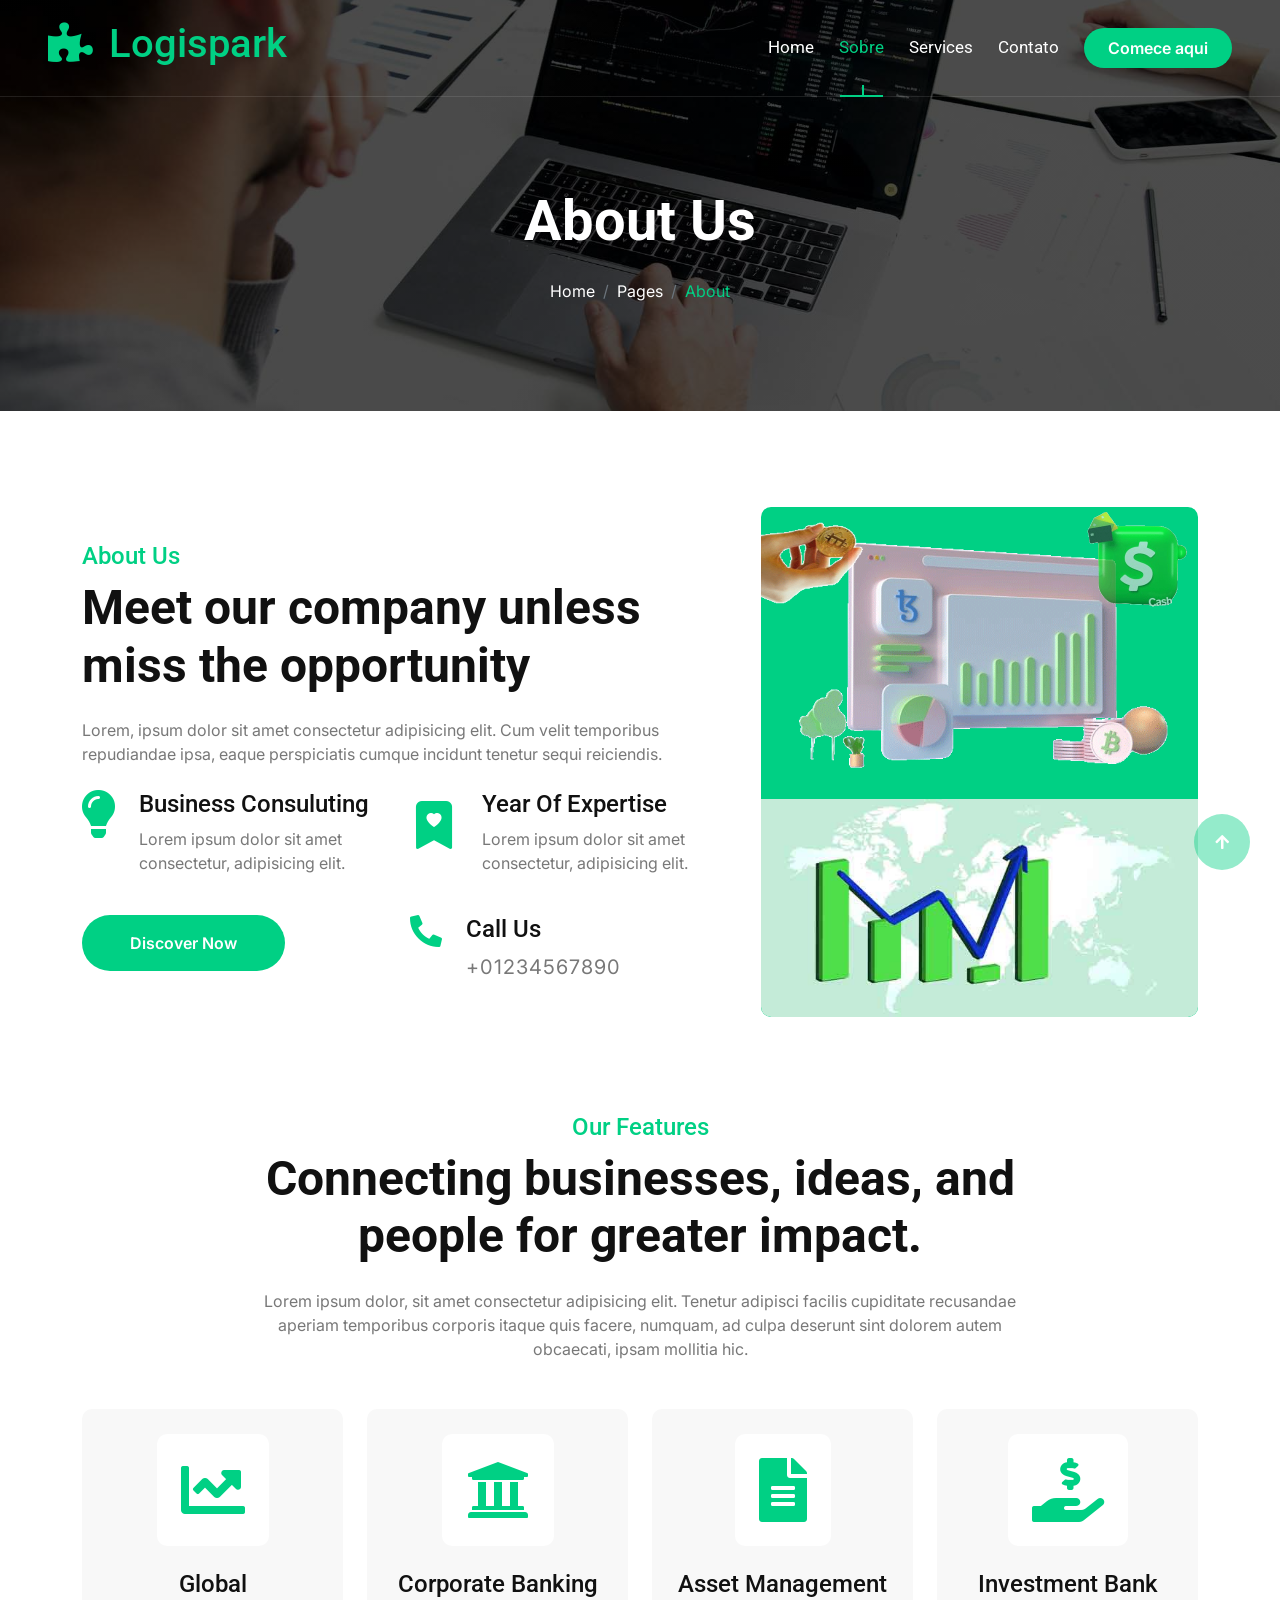
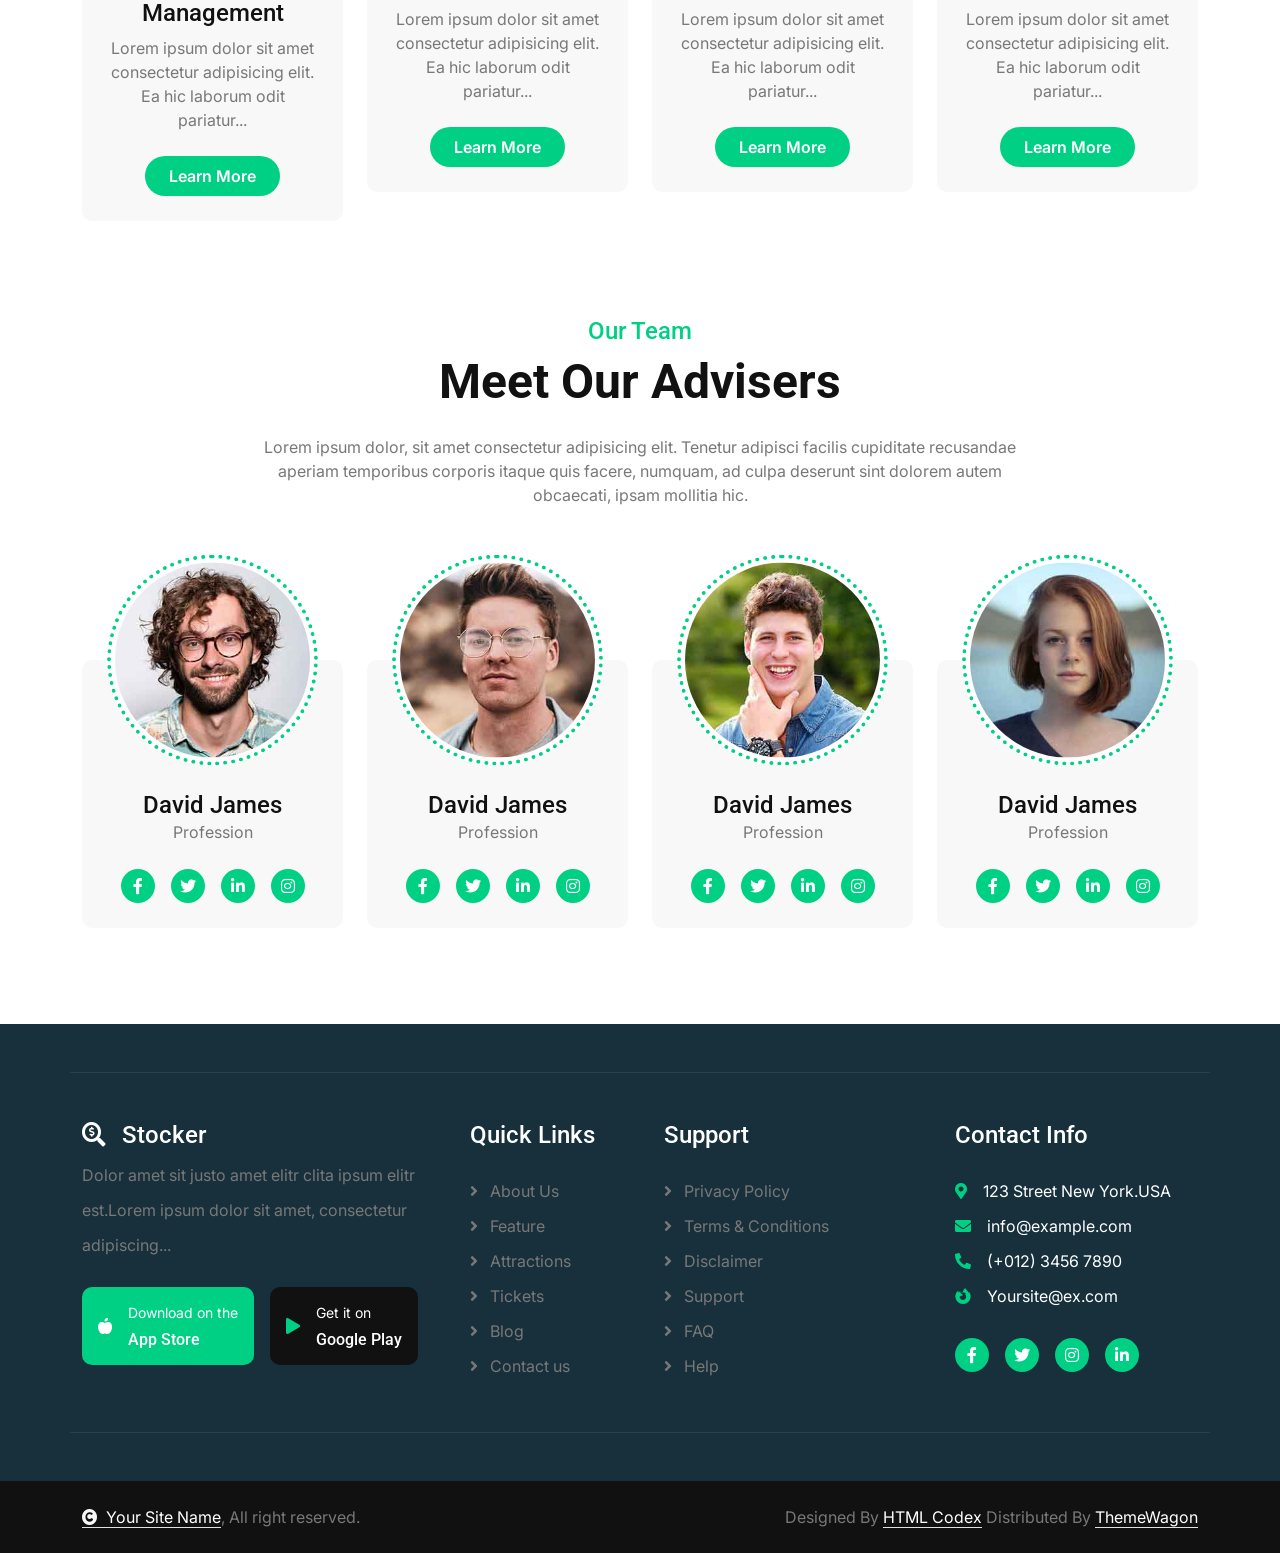
==== commit 5e284241: "página contato - finalizada update 4/9 - 10h45" ====
--- a/about.html
+++ b/about.html
@@ -284,86 +284,7 @@
         <!-- Team End -->
 
         <!-- Footer Start -->
-        <div class="container-fluid footer py-5 wow fadeIn" data-wow-delay="0.2s">
-            <div class="container py-5 border-start-0 border-end-0" style="border: 1px solid; border-color: rgb(255, 255, 255, 0.08);">
-                <div class="row g-5">
-                    <div class="col-md-6 col-lg-6 col-xl-4">
-                        <div class="footer-item">
-                            <a href="index.html" class="p-0">
-                                <h4 class="text-white"><i class="fas fa-search-dollar me-3"></i>Stocker</h4>
-                                <!-- <img src="img/logo.png" alt="Logo"> -->
-                            </a>
-                            <p class="mb-4">Dolor amet sit justo amet elitr clita ipsum elitr est.Lorem ipsum dolor sit amet, consectetur adipiscing...</p>
-                            <div class="d-flex">
-                                <a href="#" class="bg-primary d-flex rounded align-items-center py-2 px-3 me-2">
-                                    <i class="fas fa-apple-alt text-white"></i>
-                                    <div class="ms-3">
-                                        <small class="text-white">Download on the</small>
-                                        <h6 class="text-white">App Store</h6>
-                                    </div>
-                                </a>
-                                <a href="#" class="bg-dark d-flex rounded align-items-center py-2 px-3 ms-2">
-                                    <i class="fas fa-play text-primary"></i>
-                                    <div class="ms-3">
-                                        <small class="text-white">Get it on</small>
-                                        <h6 class="text-white">Google Play</h6>
-                                    </div>
-                                </a>
-                            </div>
-                        </div>
-                    </div>
-                    <div class="col-md-6 col-lg-6 col-xl-2">
-                        <div class="footer-item">
-                            <h4 class="text-white mb-4">Quick Links</h4>
-                            <a href="#"><i class="fas fa-angle-right me-2"></i> About Us</a>
-                            <a href="#"><i class="fas fa-angle-right me-2"></i> Feature</a>
-                            <a href="#"><i class="fas fa-angle-right me-2"></i> Attractions</a>
-                            <a href="#"><i class="fas fa-angle-right me-2"></i> Tickets</a>
-                            <a href="#"><i class="fas fa-angle-right me-2"></i> Blog</a>
-                            <a href="#"><i class="fas fa-angle-right me-2"></i> Contact us</a>
-                        </div>
-                    </div>
-                    <div class="col-md-6 col-lg-6 col-xl-3">
-                        <div class="footer-item">
-                            <h4 class="text-white mb-4">Support</h4>
-                            <a href="#"><i class="fas fa-angle-right me-2"></i> Privacy Policy</a>
-                            <a href="#"><i class="fas fa-angle-right me-2"></i> Terms & Conditions</a>
-                            <a href="#"><i class="fas fa-angle-right me-2"></i> Disclaimer</a>
-                            <a href="#"><i class="fas fa-angle-right me-2"></i> Support</a>
-                            <a href="#"><i class="fas fa-angle-right me-2"></i> FAQ</a>
-                            <a href="#"><i class="fas fa-angle-right me-2"></i> Help</a>
-                        </div>
-                    </div>
-                    <div class="col-md-6 col-lg-6 col-xl-3">
-                        <div class="footer-item">
-                            <h4 class="text-white mb-4">Contact Info</h4>
-                            <div class="d-flex align-items-center">
-                                <i class="fas fa-map-marker-alt text-primary me-3"></i>
-                                <p class="text-white mb-0">123 Street New York.USA</p>
-                            </div>
-                            <div class="d-flex align-items-center">
-                                <i class="fas fa-envelope text-primary me-3"></i>
-                                <p class="text-white mb-0">info@example.com</p>
-                            </div>
-                            <div class="d-flex align-items-center">
-                                <i class="fa fa-phone-alt text-primary me-3"></i>
-                                <p class="text-white mb-0">(+012) 3456 7890</p>
-                            </div>
-                            <div class="d-flex align-items-center mb-4">
-                                <i class="fab fa-firefox-browser text-primary me-3"></i>
-                                <p class="text-white mb-0">Yoursite@ex.com</p>
-                            </div>
-                            <div class="d-flex">
-                                <a class="btn btn-primary btn-sm-square rounded-circle me-3" href="#"><i class="fab fa-facebook-f text-white"></i></a>
-                                <a class="btn btn-primary btn-sm-square rounded-circle me-3" href="#"><i class="fab fa-twitter text-white"></i></a>
-                                <a class="btn btn-primary btn-sm-square rounded-circle me-3" href="#"><i class="fab fa-instagram text-white"></i></a>
-                                <a class="btn btn-primary btn-sm-square rounded-circle me-0" href="#"><i class="fab fa-linkedin-in text-white"></i></a>
-                            </div>
-                        </div>
-                    </div>
-                </div>
-            </div>
-        </div>
+        <footer id="footer"></footer>
         <!-- Footer End -->
         
         <!-- Copyright Start -->
@@ -402,6 +323,7 @@
 
         <!-- Template Javascript -->
         <script src="./js/header.js"></script>
+        <script src="./js/footer.js"></script>
         <!-- <script src="./js/header.js"></script> -->
         <script>
             $(()=>{
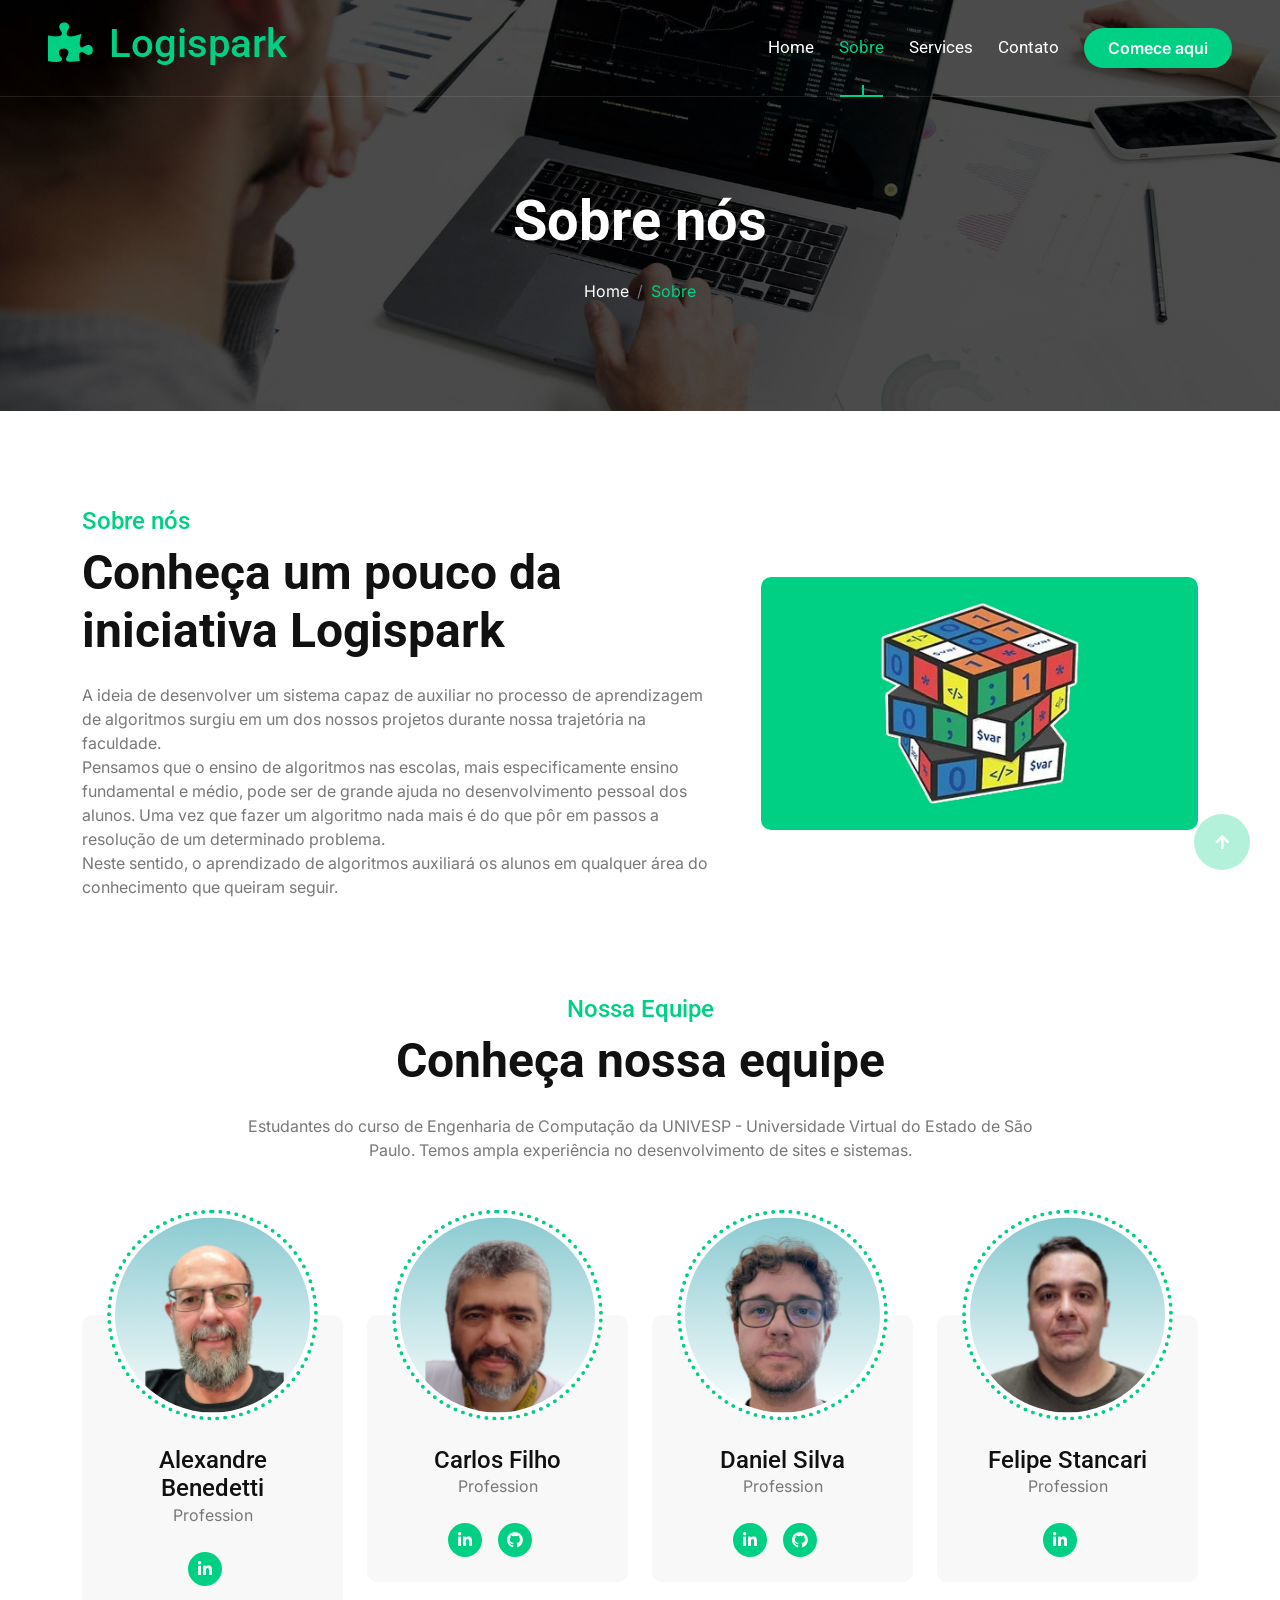
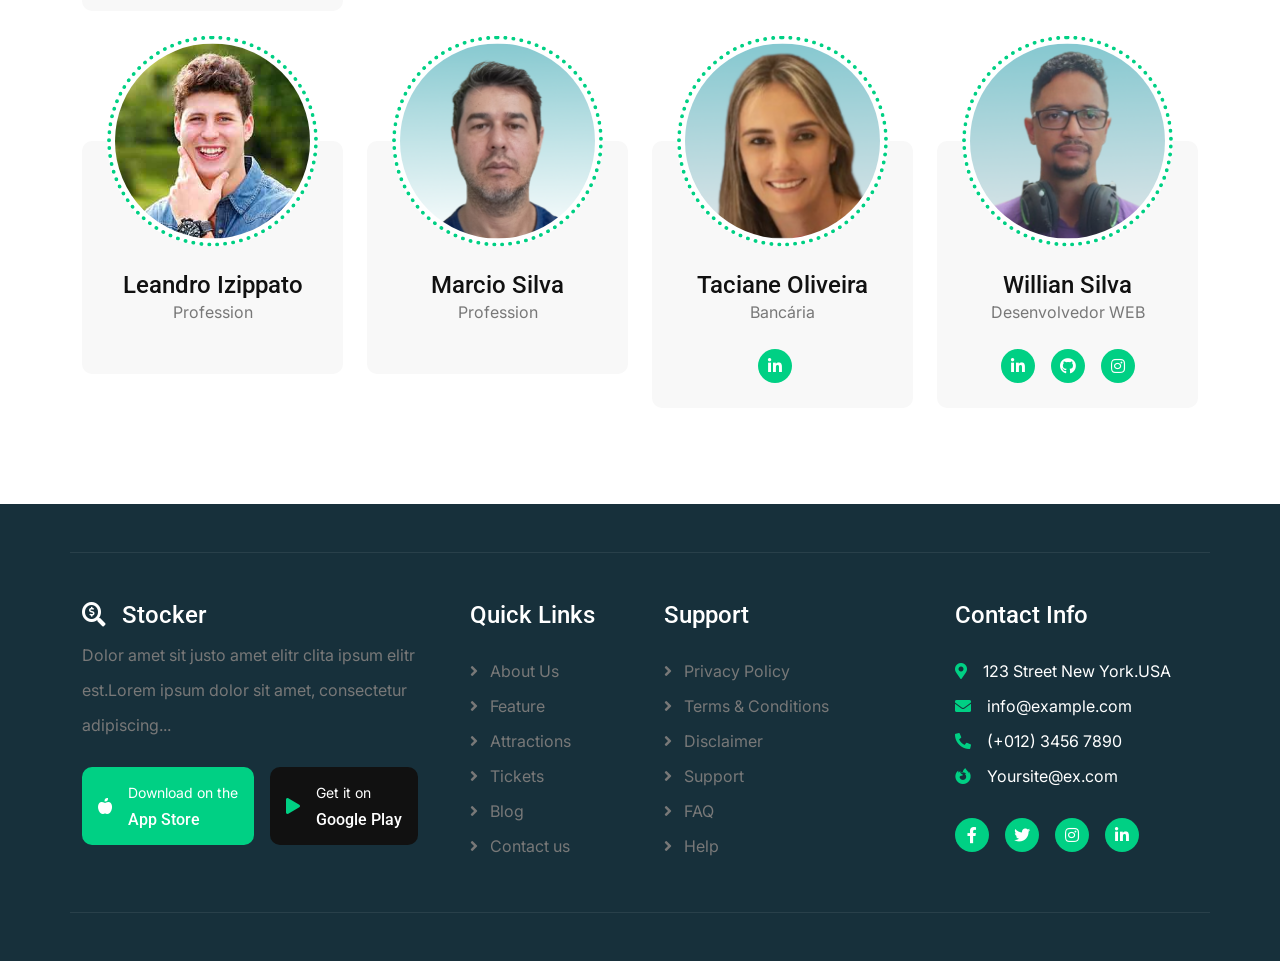
==== commit d6ecc698: "update sobre - 17h02 - 05/09/24 adicionada a página de suporte já finalizada" ====
--- a/about.html
+++ b/about.html
@@ -64,11 +64,10 @@
             <!-- Header Start -->
             <div class="container-fluid bg-breadcrumb">
                 <div class="container text-center py-5" style="max-width: 900px;">
-                    <h4 class="text-white display-4 mb-4 wow fadeInDown" data-wow-delay="0.1s">About Us</h4>
+                    <h4 class="text-white display-4 mb-4 wow fadeInDown" data-wow-delay="0.1s">Sobre nós</h4>
                     <ol class="breadcrumb d-flex justify-content-center mb-0 wow fadeInDown" data-wow-delay="0.3s">
                         <li class="breadcrumb-item"><a href="index.html">Home</a></li>
-                        <li class="breadcrumb-item"><a href="#">Pages</a></li>
-                        <li class="breadcrumb-item active text-primary">About</li>
+                        <li class="breadcrumb-item active text-primary">Sobre</li>
                     </ol>    
                 </div>
             </div>
@@ -77,55 +76,27 @@
         <!-- Navbar & Hero End -->
 
 
-        <!-- Abvout Start -->
+        <!-- About Start -->
         <div class="container-fluid about py-5">
             <div class="container py-5">
                 <div class="row g-5 align-items-center">
                     <div class="col-xl-7 wow fadeInLeft" data-wow-delay="0.2s">
                         <div>
-                            <h4 class="text-primary">About Us</h4>
-                            <h1 class="display-5 mb-4">Meet our company unless miss the opportunity</h1>
-                            <p class="mb-4">Lorem, ipsum dolor sit amet consectetur adipisicing elit. Cum velit temporibus repudiandae ipsa, eaque perspiciatis cumque incidunt tenetur sequi reiciendis.
+                            <h4 class="text-primary">Sobre nós</h4>
+                            <h1 class="display-5 mb-4">Conheça um pouco da iniciativa Logispark</h1>
+                            <p class="mb-0">
+                                A ideia de desenvolver um sistema capaz de auxiliar no processo de aprendizagem de algoritmos surgiu em um dos nossos projetos durante nossa trajetória na faculdade.
                             </p>
-                            <div class="row g-4">
-                                <div class="col-md-6 col-lg-6 col-xl-6">
-                                    <div class="d-flex">
-                                        <div><i class="fas fa-lightbulb fa-3x text-primary"></i></div>
-                                        <div class="ms-4">
-                                            <h4>Business Consuluting</h4>
-                                            <p>Lorem ipsum dolor sit amet consectetur, adipisicing elit.</p>
-                                        </div>
-                                    </div>
-                                </div>
-                                <div class="col-md-6 col-lg-6 col-xl-6">
-                                    <div class="d-flex">
-                                        <div><i class="bi bi-bookmark-heart-fill fa-3x text-primary"></i></div>
-                                        <div class="ms-4">
-                                            <h4>Year Of Expertise</h4>
-                                            <p>Lorem ipsum dolor sit amet consectetur, adipisicing elit.</p>
-                                        </div>
-                                    </div>
-                                </div>
-                                <div class="col-sm-6">
-                                    <a href="#" class="btn btn-primary rounded-pill py-3 px-5 flex-shrink-0">Discover Now</a>
-                                </div>
-                                <div class="col-sm-6">
-                                    <div class="d-flex">
-                                        <i class="fas fa-phone-alt fa-2x text-primary me-4"></i>
-                                        <div>
-                                            <h4>Call Us</h4>
-                                            <p class="mb-0 fs-5" style="letter-spacing: 1px;">+01234567890</p>
-                                        </div>
-                                    </div>
-                                </div>
-                            </div>
+                            <p class="mb-0">
+                                Pensamos que o ensino de algoritmos nas escolas, mais especificamente ensino fundamental e médio, pode ser de grande ajuda no desenvolvimento pessoal dos alunos. Uma vez que fazer um algoritmo nada mais é do que pôr em passos a resolução de um determinado problema. <br> Neste sentido, o aprendizado de algoritmos auxiliará os alunos em qualquer área do conhecimento que queiram seguir.
+                            </p>
                         </div>
                     </div>
                     <div class="col-xl-5 wow fadeInRight" data-wow-delay="0.2s">
                         <div class="bg-primary rounded position-relative overflow-hidden">
-                            <img src="img/about-2.png" class="img-fluid rounded w-100" alt="">
+                            <img src="img/logo.png" class="d-block mx-auto rounded py-3" alt="" width="50%">
                             
-                            <div class="" style="position: absolute; top: -15px; right: -15px;">
+                            <!-- <div class="" style="position: absolute; top: -15px; right: -15px;">
                                 <img src="img/about-3.png" class="img-fluid" style="width: 150px; height: 150px; opacity: 0.7;" alt="">
                             </div>
                             <div class="" style="position: absolute; top: -20px; left: 10px; transform: rotate(90deg);">
@@ -133,7 +104,7 @@
                             </div>
                             <div class="rounded-bottom">
                                 <img src="img/about-5.jpg" class="img-fluid rounded-bottom w-100" alt="">
-                            </div>
+                            </div> -->
                         </div>
                     </div>
                 </div>
@@ -141,82 +112,146 @@
         </div>
         <!-- About End -->
 
-        <!-- Features Start -->
-        <div class="container-fluid feature pb-5">
+        <!-- Team Start -->
+        <div class="container-fluid team pb-5">
             <div class="container pb-5">
                 <div class="text-center mx-auto pb-5 wow fadeInUp" data-wow-delay="0.2s" style="max-width: 800px;">
-                    <h4 class="text-primary">Our Features</h4>
-                    <h1 class="display-5 mb-4">Connecting businesses, ideas, and people for greater impact.</h1>
-                    <p class="mb-0">Lorem ipsum dolor, sit amet consectetur adipisicing elit. Tenetur adipisci facilis cupiditate recusandae aperiam temporibus corporis itaque quis facere, numquam, ad culpa deserunt sint dolorem autem obcaecati, ipsam mollitia hic.
+                    <h4 class="text-primary">Nossa Equipe</h4>
+                    <h1 class="display-5 mb-4">Conheça nossa equipe</h1>
+                    <p class="mb-0">
+                        Estudantes do curso de Engenharia de Computação da UNIVESP - Universidade Virtual do Estado de São Paulo. Temos ampla experiência no desenvolvimento de sites e sistemas.
                     </p>
                 </div>
                 <div class="row g-4">
                     <div class="col-md-6 col-lg-6 col-xl-3 wow fadeInUp" data-wow-delay="0.2s">
-                        <div class="feature-item p-4">
-                            <div class="feature-icon p-4 mb-4">
-                                <i class="fas fa-chart-line fa-4x text-primary"></i>
-                            </div>
-                            <h4>Global Management</h4>
-                            <p class="mb-4">Lorem ipsum dolor sit amet consectetur adipisicing elit. Ea hic laborum odit pariatur...
-                            </p>
-                            <a class="btn btn-primary rounded-pill py-2 px-4" href="#">Learn More</a>
+                        <div class="team-item">
+                            <div class="team-img">
+                                <img src="img/alexandre_logispark.webp" class="img-fluid" alt="">
+                            </div>
+                            <div class="team-title">
+                                <h4 class="mb-0">Alexandre Benedetti</h4>
+                                <p class="mb-0">Profession</p>
+                            </div>
+                            <div class="team-icon">
+                                <a class="btn btn-primary btn-sm-square rounded-circle me-3" href="https://www.linkedin.com/in/alexandre-benedetti-1380ab17/"><i class="fab fa-linkedin-in"></i></a>
+                            </div>
                         </div>
                     </div>
                     <div class="col-md-6 col-lg-6 col-xl-3 wow fadeInUp" data-wow-delay="0.4s">
-                        <div class="feature-item p-4">
-                            <div class="feature-icon p-4 mb-4">
-                                <i class="fas fa-university fa-4x text-primary"></i>
-                            </div>
-                            <h4>Corporate Banking</h4>
-                            <p class="mb-4">Lorem ipsum dolor sit amet consectetur adipisicing elit. Ea hic laborum odit pariatur...
-                            </p>
-                            <a class="btn btn-primary rounded-pill py-2 px-4" href="#">Learn More</a>
+                        <div class="team-item">
+                            <div class="team-img">
+                                <img src="img/carlos_logispark.webp" class="img-fluid" alt="">
+                            </div>
+                            <div class="team-title">
+                                <h4 class="mb-0">Carlos Filho</h4>
+                                <p class="mb-0">Profession</p>
+                            </div>
+                            <div class="team-icon">
+                                <a class="btn btn-primary btn-sm-square rounded-circle me-3" href="https://www.linkedin.com/in/carlos-souza-a973098a/"><i class="fab fa-linkedin-in"></i></a>
+                                <a class="btn btn-primary btn-sm-square rounded-circle me-3" href="https://github.com/carlinhos35" target="_blank"><i class="fab fa-github"></i></a>
+                            </div>
                         </div>
                     </div>
                     <div class="col-md-6 col-lg-6 col-xl-3 wow fadeInUp" data-wow-delay="0.6s">
-                        <div class="feature-item p-4">
-                            <div class="feature-icon p-4 mb-4">
-                                <i class="fas fa-file-alt fa-4x text-primary"></i>
-                            </div>
-                            <h4>Asset Management</h4>
-                            <p class="mb-4">Lorem ipsum dolor sit amet consectetur adipisicing elit. Ea hic laborum odit pariatur...
-                            </p>
-                            <a class="btn btn-primary rounded-pill py-2 px-4" href="#">Learn More</a>
+                        <div class="team-item">
+                            <div class="team-img">
+                                <img src="img/daniel_logispark.webp" class="img-fluid" alt="">
+                            </div>
+                            <div class="team-title">
+                                <h4 class="mb-0">Daniel Silva</h4>
+                                <p class="mb-0">Profession</p>
+                            </div>
+                            <div class="team-icon">
+                                <a class="btn btn-primary btn-sm-square rounded-circle me-3" href="https://www.linkedin.com/in/daniel-marques-6b23138b"><i class="fab fa-linkedin-in"></i></a>
+                                <a class="btn btn-primary btn-sm-square rounded-circle me-3" href="https://github.com/marquesniel" target="_blank"><i class="fab fa-github"></i></a>
+                            </div>
                         </div>
                     </div>
                     <div class="col-md-6 col-lg-6 col-xl-3 wow fadeInUp" data-wow-delay="0.8s">
-                        <div class="feature-item p-4">
-                            <div class="feature-icon p-4 mb-4">
-                                <i class="fas fa-hand-holding-usd fa-4x text-primary"></i>
-                            </div>
-                            <h4>Investment Bank</h4>
-                            <p class="mb-4">Lorem ipsum dolor sit amet consectetur adipisicing elit. Ea hic laborum odit pariatur...
-                            </p>
-                            <a class="btn btn-primary rounded-pill py-2 px-4" href="#">Learn More</a>
-                        </div>
-                    </div>
-                </div>
-            </div>
-        </div>
-        <!-- Features End -->
-
-        <!-- Team Start -->
-        <div class="container-fluid team pb-5">
-            <div class="container pb-5">
-                <div class="text-center mx-auto pb-5 wow fadeInUp" data-wow-delay="0.2s" style="max-width: 800px;">
-                    <h4 class="text-primary">Our Team</h4>
-                    <h1 class="display-5 mb-4">Meet Our Advisers</h1>
-                    <p class="mb-0">Lorem ipsum dolor, sit amet consectetur adipisicing elit. Tenetur adipisci facilis cupiditate recusandae aperiam temporibus corporis itaque quis facere, numquam, ad culpa deserunt sint dolorem autem obcaecati, ipsam mollitia hic.
-                    </p>
-                </div>
-                <div class="row g-4">
+                        <div class="team-item">
+                            <div class="team-img">
+                                <img src="img/felipe_logispark.webp" class="img-fluid" alt="">
+                            </div>
+                            <div class="team-title">
+                                <h4 class="mb-0">Felipe Stancari</h4>
+                                <p class="mb-0">Profession</p>
+                            </div>
+                            <div class="team-icon">
+                                <a class="btn btn-primary btn-sm-square rounded-circle me-3" href="http://www.linkedin.com/in/felipe-stancari" target="_blank"><i class="fab fa-linkedin-in"></i></a>
+                            </div>
+                        </div>
+                    </div>
                     <div class="col-md-6 col-lg-6 col-xl-3 wow fadeInUp" data-wow-delay="0.2s">
                         <div class="team-item">
                             <div class="team-img">
-                                <img src="img/team-1.jpg" class="img-fluid" alt="">
-                            </div>
-                            <div class="team-title">
-                                <h4 class="mb-0">David James</h4>
+                                <img src="img/team-3.jpg" class="img-fluid" alt="">
+                            </div>
+                            <div class="team-title">
+                                <h4 class="mb-0">Leandro Izippato</h4>
+                                <p class="mb-0">Profession</p>
+                            </div>
+                            <div class="team-icon">
+                                <!-- <a class="btn btn-primary btn-sm-square rounded-circle me-3" href=""><i class="fab fa-facebook-f"></i></a>
+                                <a class="btn btn-primary btn-sm-square rounded-circle me-3" href=""><i class="fab fa-twitter"></i></a>
+                                <a class="btn btn-primary btn-sm-square rounded-circle me-3" href=""><i class="fab fa-linkedin-in"></i></a>
+                                <a class="btn btn-primary btn-sm-square rounded-circle me-0" href=""><i class="fab fa-instagram"></i></a> -->
+                            </div>
+                        </div>
+                    </div>
+                    <div class="col-md-6 col-lg-6 col-xl-3 wow fadeInUp" data-wow-delay="0.4s">
+                        <div class="team-item">
+                            <div class="team-img">
+                                <img src="img/marcio_logispark.webp" class="img-fluid" alt="">
+                            </div>
+                            <div class="team-title">
+                                <h4 class="mb-0">Marcio Silva</h4>
+                                <p class="mb-0">Profession</p>
+                            </div>
+                            <div class="team-icon">
+                                <!-- <a class="btn btn-primary btn-sm-square rounded-circle me-3" href=""><i class="fab fa-facebook-f"></i></a>
+                                <a class="btn btn-primary btn-sm-square rounded-circle me-3" href=""><i class="fab fa-twitter"></i></a>
+                                <a class="btn btn-primary btn-sm-square rounded-circle me-3" href=""><i class="fab fa-linkedin-in"></i></a>
+                                <a class="btn btn-primary btn-sm-square rounded-circle me-0" href=""><i class="fab fa-instagram"></i></a> -->
+                            </div>
+                        </div>
+                    </div>
+                    <div class="col-md-6 col-lg-6 col-xl-3 wow fadeInUp" data-wow-delay="0.6s">
+                        <div class="team-item">
+                            <div class="team-img">
+                                <img src="img/taciane_logispark.webp" class="img-fluid" alt="">
+                            </div>
+                            <div class="team-title">
+                                <h4 class="mb-0">Taciane Oliveira</h4>
+                                <p class="mb-0">Bancária</p>
+                            </div>
+                            <div class="team-icon">
+                                <a class="btn btn-primary btn-sm-square rounded-circle me-3" href="https://www.linkedin.com/in/taciane-oliveira-41645350/" target="_blank"><i class="fab fa-linkedin-in"></i></a>
+                            </div>
+                        </div>
+                    </div>
+                    <div class="col-md-6 col-lg-6 col-xl-3 wow fadeInUp" data-wow-delay="0.8s">
+                        <div class="team-item">
+                            <div class="team-img">
+                                <img src="img/eu_logispark.webp" class="img-fluid" alt="">
+                            </div>
+                            <div class="team-title">
+                                <h4 class="mb-0">Willian Silva</h4>
+                                <p class="mb-0">Desenvolvedor WEB</p>
+                            </div>
+                            <div class="team-icon">
+                                <a class="btn btn-primary btn-sm-square rounded-circle me-3" href="https://www.linkedin.com/in/willian-eliseu-silva-23a581169/" target="_blank"><i class="fab fa-linkedin-in"></i></a>
+                                <a class="btn btn-primary btn-sm-square rounded-circle me-3" href="https://github.com/Willian-Eliseu" target="_blank"><i class="fab fa-github"></i></a>
+                                <a class="btn btn-primary btn-sm-square rounded-circle me-0" href="https://www.instagram.com/weliseusilva/" target="_blank"><i class="fab fa-instagram"></i></a>
+                            </div>
+                        </div>
+                    </div>
+                    <!-- <div class="col-md-6 col-lg-6 col-xl-3 wow fadeInUp" data-wow-delay="0.8s">
+                        <div class="team-item">
+                            <div class="team-img">
+                                <img src="img/team-4.jpg" class="img-fluid" alt="">
+                            </div>
+                            <div class="team-title">
+                                <h4 class="mb-0">Felipe </h4>
                                 <p class="mb-0">Profession</p>
                             </div>
                             <div class="team-icon">
@@ -226,58 +261,7 @@
                                 <a class="btn btn-primary btn-sm-square rounded-circle me-0" href=""><i class="fab fa-instagram"></i></a>
                             </div>
                         </div>
-                    </div>
-                    <div class="col-md-6 col-lg-6 col-xl-3 wow fadeInUp" data-wow-delay="0.4s">
-                        <div class="team-item">
-                            <div class="team-img">
-                                <img src="img/team-2.jpg" class="img-fluid" alt="">
-                            </div>
-                            <div class="team-title">
-                                <h4 class="mb-0">David James</h4>
-                                <p class="mb-0">Profession</p>
-                            </div>
-                            <div class="team-icon">
-                                <a class="btn btn-primary btn-sm-square rounded-circle me-3" href=""><i class="fab fa-facebook-f"></i></a>
-                                <a class="btn btn-primary btn-sm-square rounded-circle me-3" href=""><i class="fab fa-twitter"></i></a>
-                                <a class="btn btn-primary btn-sm-square rounded-circle me-3" href=""><i class="fab fa-linkedin-in"></i></a>
-                                <a class="btn btn-primary btn-sm-square rounded-circle me-0" href=""><i class="fab fa-instagram"></i></a>
-                            </div>
-                        </div>
-                    </div>
-                    <div class="col-md-6 col-lg-6 col-xl-3 wow fadeInUp" data-wow-delay="0.6s">
-                        <div class="team-item">
-                            <div class="team-img">
-                                <img src="img/team-3.jpg" class="img-fluid" alt="">
-                            </div>
-                            <div class="team-title">
-                                <h4 class="mb-0">David James</h4>
-                                <p class="mb-0">Profession</p>
-                            </div>
-                            <div class="team-icon">
-                                <a class="btn btn-primary btn-sm-square rounded-circle me-3" href=""><i class="fab fa-facebook-f"></i></a>
-                                <a class="btn btn-primary btn-sm-square rounded-circle me-3" href=""><i class="fab fa-twitter"></i></a>
-                                <a class="btn btn-primary btn-sm-square rounded-circle me-3" href=""><i class="fab fa-linkedin-in"></i></a>
-                                <a class="btn btn-primary btn-sm-square rounded-circle me-0" href=""><i class="fab fa-instagram"></i></a>
-                            </div>
-                        </div>
-                    </div>
-                    <div class="col-md-6 col-lg-6 col-xl-3 wow fadeInUp" data-wow-delay="0.8s">
-                        <div class="team-item">
-                            <div class="team-img">
-                                <img src="img/team-4.jpg" class="img-fluid" alt="">
-                            </div>
-                            <div class="team-title">
-                                <h4 class="mb-0">David James</h4>
-                                <p class="mb-0">Profession</p>
-                            </div>
-                            <div class="team-icon">
-                                <a class="btn btn-primary btn-sm-square rounded-circle me-3" href=""><i class="fab fa-facebook-f"></i></a>
-                                <a class="btn btn-primary btn-sm-square rounded-circle me-3" href=""><i class="fab fa-twitter"></i></a>
-                                <a class="btn btn-primary btn-sm-square rounded-circle me-3" href=""><i class="fab fa-linkedin-in"></i></a>
-                                <a class="btn btn-primary btn-sm-square rounded-circle me-0" href=""><i class="fab fa-instagram"></i></a>
-                            </div>
-                        </div>
-                    </div>
+                    </div> -->
                 </div>
             </div>
         </div>
@@ -286,25 +270,6 @@
         <!-- Footer Start -->
         <footer id="footer"></footer>
         <!-- Footer End -->
-        
-        <!-- Copyright Start -->
-        <div class="container-fluid copyright py-4">
-            <div class="container">
-                <div class="row g-4 align-items-center">
-                    <div class="col-md-6 text-center text-md-start mb-md-0">
-                        <span class="text-body"><a href="#" class="border-bottom text-white"><i class="fas fa-copyright text-light me-2"></i>Your Site Name</a>, All right reserved.</span>
-                    </div>
-                    <div class="col-md-6 text-center text-md-end text-body">
-                        <!--/*** This template is free as long as you keep the below author’s credit link/attribution link/backlink. ***/-->
-                        <!--/*** If you'd like to use the template without the below author’s credit link/attribution link/backlink, ***/-->
-                        <!--/*** you can purchase the Credit Removal License from "https://htmlcodex.com/credit-removal". ***/-->
-                        Designed By <a class="border-bottom text-white" href="https://htmlcodex.com">HTML Codex</a> Distributed By <a class="border-bottom text-white" href="https://themewagon.com">ThemeWagon</a>
-                    </div>
-                </div>
-            </div>
-        </div>
-        <!-- Copyright End -->
-
 
         <!-- Back to Top -->
         <a href="#" class="btn btn-primary btn-lg-square rounded-circle back-to-top"><i class="fa fa-arrow-up"></i></a>   
--- a/css/style.css
+++ b/css/style.css
@@ -1,6 +1,11 @@
-
 /*** Spinner Start ***/
 /*** Spinner ***/
+/* *{
+    margin: 0;
+    padding: 0;
+    box-sizing: border-box;
+} */
+
 #spinner {
     opacity: 0;
     visibility: hidden;
@@ -13,6 +18,7 @@
     visibility: visible;
     opacity: 1;
 }
+
 /*** Spinner End ***/
 
 .back-to-top {
@@ -143,7 +149,7 @@
 .navbar-light .navbar-nav .nav-link:hover,
 .navbar-light .navbar-nav .nav-link.active,
 .navbar-light .navbar-nav .nav-item .nav-link:hover,
-.navbar-light .navbar-nav .nav-item .nav-link.active  {
+.navbar-light .navbar-nav .nav-item .nav-link.active {
     color: var(--bs-primary);
 }
 
@@ -232,7 +238,7 @@
         border-bottom: 1px solid rgba(255, 255, 255, .1);
         z-index: 999;
     }
-    
+
     .sticky-top.navbar-light {
         position: fixed;
         background: var(--bs-light);
@@ -272,6 +278,7 @@
         height: 12px;
     }
 }
+
 /*** Navbar End ***/
 
 /*** Carousel Hero Header Start ***/
@@ -281,7 +288,7 @@
 
 .header-carousel .header-carousel-item,
 .header-carousel .header-carousel-item img {
-        height: 700px;
+    height: 700px;
 }
 
 
@@ -305,6 +312,7 @@
     left: 30px;
     margin-left: 90px;
 }
+
 .header-carousel .owl-nav .owl-next {
     bottom: 30px;
     left: 30px;
@@ -361,16 +369,32 @@
 }
 
 @keyframes image-zoom {
-    0%  {height: 100%; opacity: 0.9;}
-
-    25% {height: 110%; opacity: 0.50;}
-
-    50% {height: 115%; opacity: 1;}
-
-    75% {height: 110%; opacity: 0.50;}
-
-    100% {height: 100%; opacity: 0.9;}
-}
+    0% {
+        height: 100%;
+        opacity: 0.9;
+    }
+
+    25% {
+        height: 110%;
+        opacity: 0.50;
+    }
+
+    50% {
+        height: 115%;
+        opacity: 1;
+    }
+
+    75% {
+        height: 110%;
+        opacity: 0.50;
+    }
+
+    100% {
+        height: 100%;
+        opacity: 0.9;
+    }
+}
+
 /*** Carousel Hero Header End ***/
 
 
@@ -405,6 +429,7 @@
 .bg-breadcrumb .breadcrumb .breadcrumb-item a {
     color: var(--bs-white);
 }
+
 /*** Single Page Hero Header End ***/
 
 
@@ -434,6 +459,7 @@
 .service .service-item:hover .service-img img {
     transform: scale(1.2);
 }
+
 /*** Service End ***/
 
 
@@ -455,6 +481,7 @@
     border-radius: 10px;
     display: inline-block;
 }
+
 /*** Features End ***/
 
 /*** Offer Start ***/
@@ -478,6 +505,7 @@
 .offer-section .nav a.accordion-link.active h5 {
     color: var(--bs-white);
 }
+
 /*** Offer End ***/
 
 /*** Blog Start ***/
@@ -580,6 +608,7 @@
     background: var(--bs-dark);
     color: var(--bs-primary);
 }
+
 /*** Blog End ***/
 
 
@@ -591,6 +620,7 @@
 .faq-section .accordion .accordion-item .accordion-header .accordion-button.collapsed {
     color: var(--bs-dark);
 }
+
 /*** FAQs End ***/
 
 /*** Team Start ***/
@@ -636,7 +666,7 @@
 }
 
 .team .team-item .team-img {
-    width: 100%; 
+    width: 100%;
     height: 100%;
     border-radius: 100%;
     position: relative;
@@ -698,6 +728,7 @@
     color: var(--bs-primary);
     background: var(--bs-dark);
 }
+
 /*** Team End ***/
 
 /*** Testimonial Start ***/
@@ -725,7 +756,7 @@
 }
 
 .testimonial .testimonial-item .testimonial-img img {
-    width: 100px; 
+    width: 100px;
     height: 100px;
     border-radius: 100px;
     border: 5px solid var(--bs-light);
@@ -743,9 +774,9 @@
     justify-content: space-between;
 }
 
-.testimonial .testimonial-item  .testimonial-quote-left {
-    position: absolute;
-    width: 60px; 
+.testimonial .testimonial-item .testimonial-quote-left {
+    position: absolute;
+    width: 60px;
     height: 60px;
     top: 20px;
     left: 25px;
@@ -757,9 +788,9 @@
     justify-content: center;
 }
 
-.testimonial .testimonial-item  .testimonial-quote-right {
-    position: absolute;
-    width: 60px; 
+.testimonial .testimonial-item .testimonial-quote-right {
+    position: absolute;
+    width: 60px;
     height: 60px;
     bottom: -30px;
     right: 25px;
@@ -901,12 +932,54 @@
 .footer .footer-item .footer-btn a:hover i {
     color: var(--bs-primary);
 }
+
 /*** Footer End ***/
 
 /*** copyright Start ***/
 .copyright {
     background: var(--bs-dark);
 }
+
 /*** copyright end ***/
 
-
+#bg-movie {
+    position: relative;
+    max-height: 100%;
+    /*100%*/
+    overflow: hidden;
+}
+
+#bg-video {
+    min-width: 100%;
+    min-height: 99.4vh;
+    max-width: 100%;
+    max-height: 100vh;
+    object-fit: cover;
+    z-index: -1;
+}
+
+.video-overlay {
+    position: absolute;
+    background-color: rgba(31, 39, 43, 0.75);
+    top: 0;
+    left: 0;
+    bottom: 0;
+    right: 0;
+    width: 100%;
+    display: flex;
+    justify-content: center;
+    align-items: center;
+    flex-direction: column;
+}
+
+#bg-video-subscribe {
+    position: fixed;
+    right: 0;
+    bottom: 0;
+    min-width: 100%;
+    min-height: 100%;
+}
+
+#alteration-form{
+    display: none;
+}
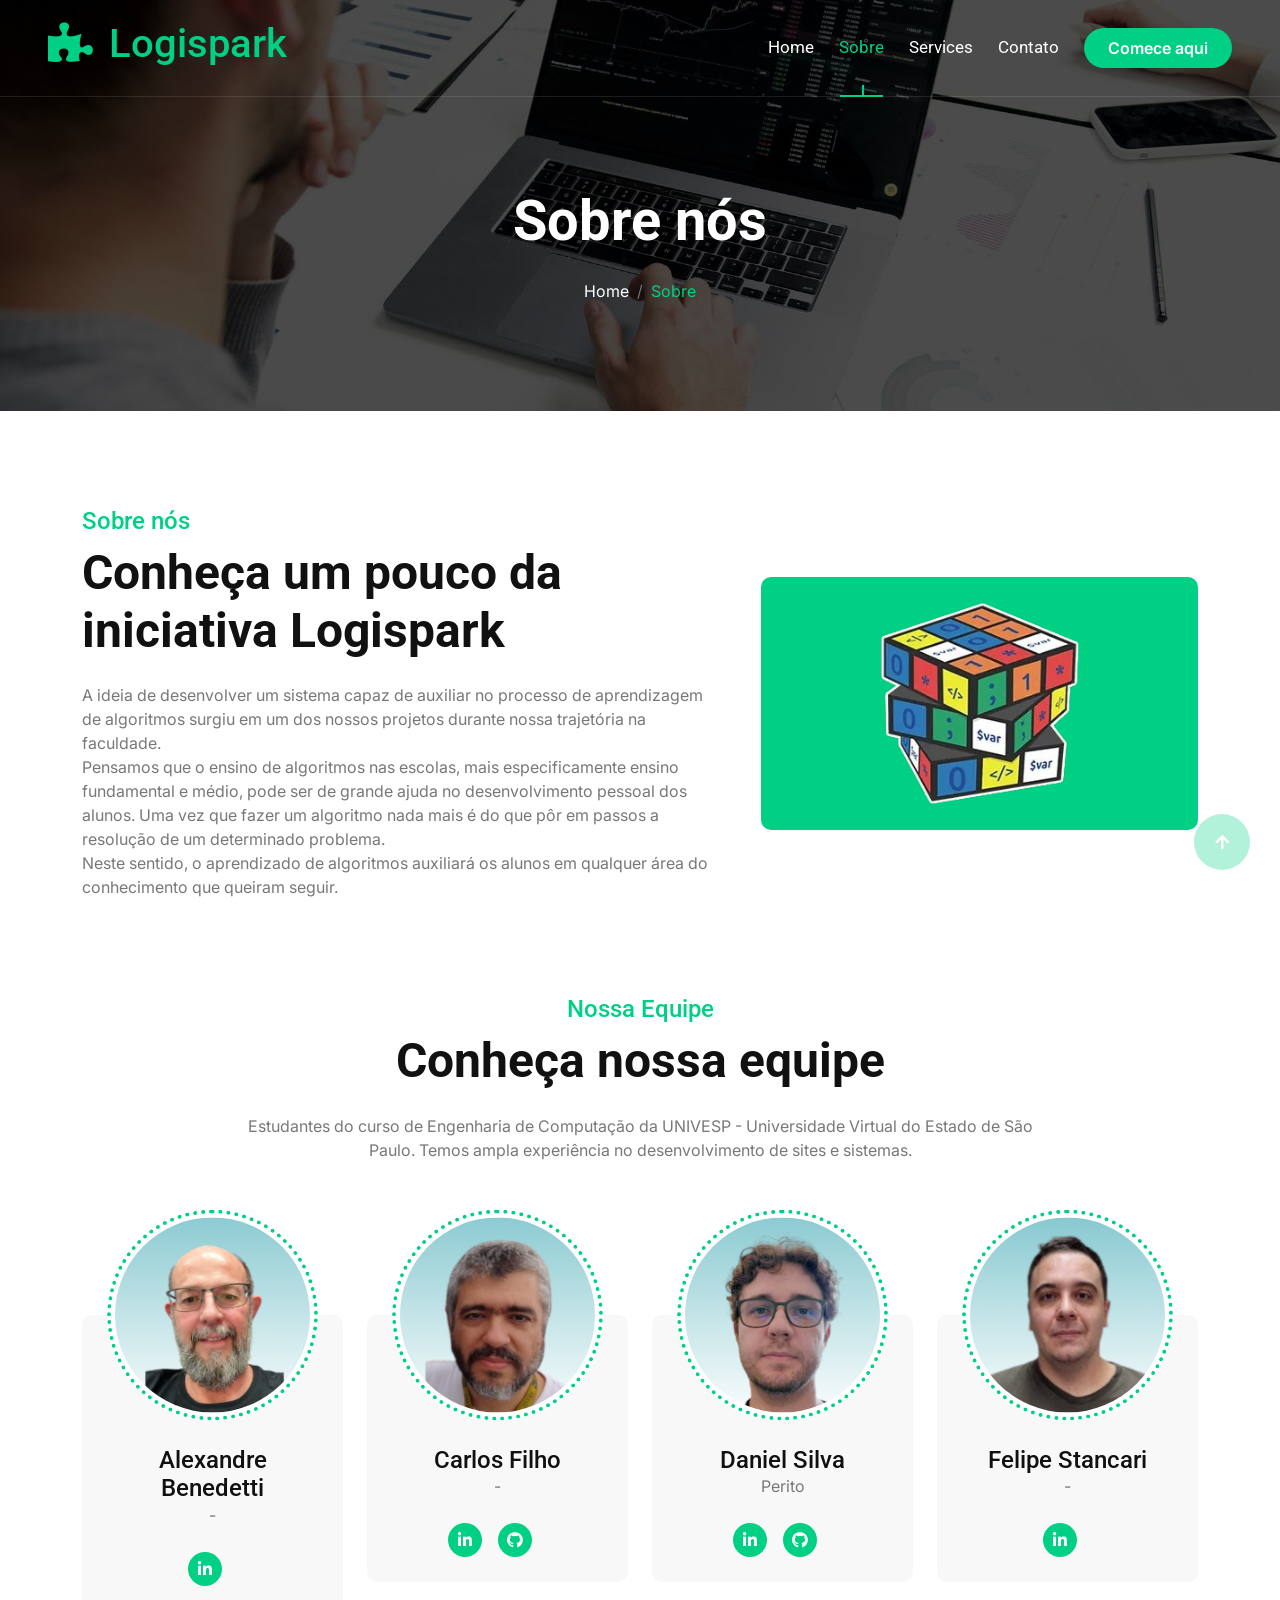
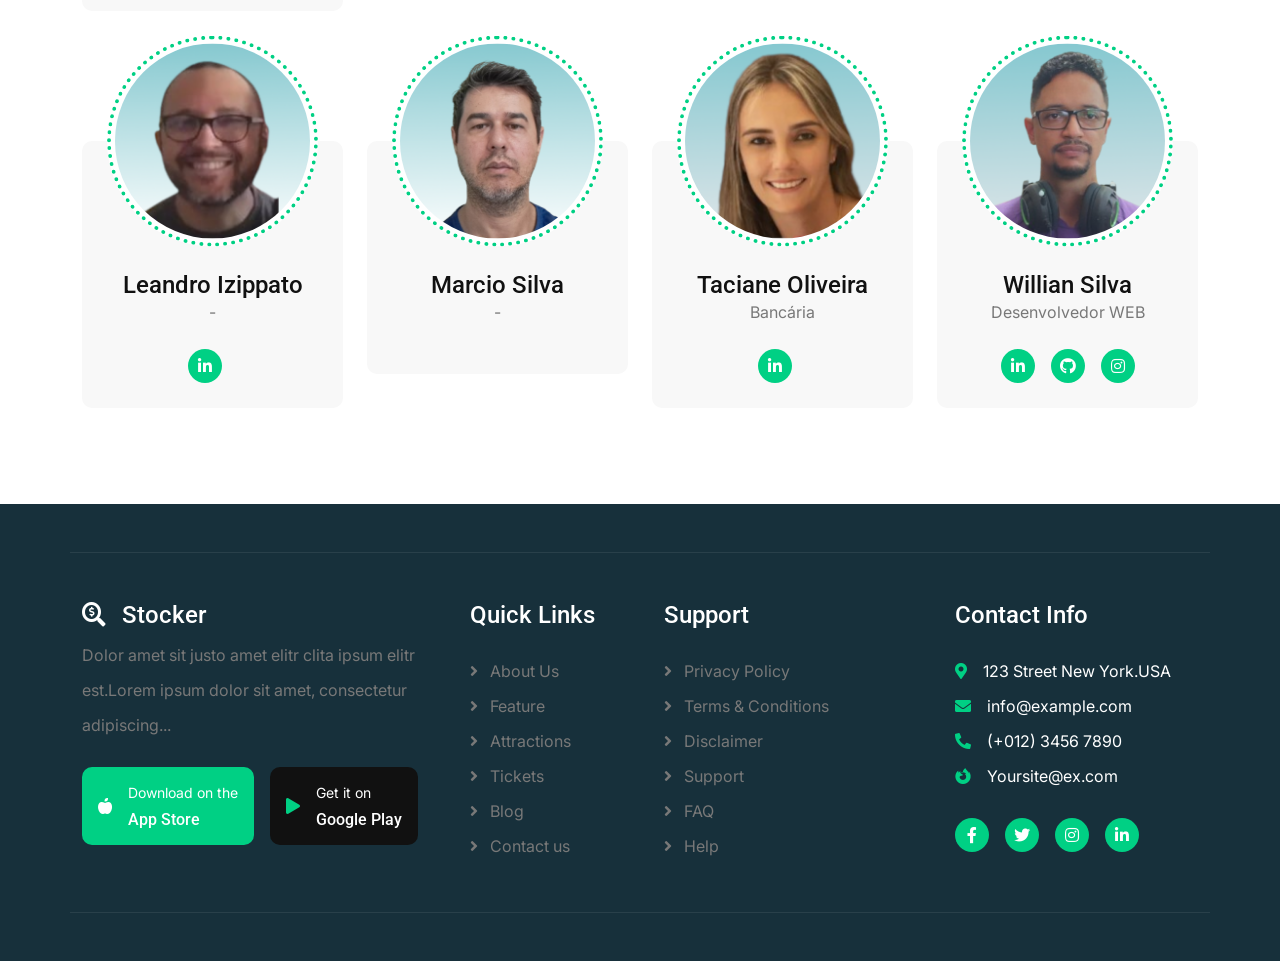
==== commit 337ae3fc: "update equipe: 9/9/24 - 9h47 adicionadas novas fotos e redes dos integrantes do grupo" ====
--- a/about.html
+++ b/about.html
@@ -130,7 +130,7 @@
                             </div>
                             <div class="team-title">
                                 <h4 class="mb-0">Alexandre Benedetti</h4>
-                                <p class="mb-0">Profession</p>
+                                <p class="mb-0">-</p>
                             </div>
                             <div class="team-icon">
                                 <a class="btn btn-primary btn-sm-square rounded-circle me-3" href="https://www.linkedin.com/in/alexandre-benedetti-1380ab17/"><i class="fab fa-linkedin-in"></i></a>
@@ -144,7 +144,7 @@
                             </div>
                             <div class="team-title">
                                 <h4 class="mb-0">Carlos Filho</h4>
-                                <p class="mb-0">Profession</p>
+                                <p class="mb-0">-</p>
                             </div>
                             <div class="team-icon">
                                 <a class="btn btn-primary btn-sm-square rounded-circle me-3" href="https://www.linkedin.com/in/carlos-souza-a973098a/"><i class="fab fa-linkedin-in"></i></a>
@@ -159,7 +159,7 @@
                             </div>
                             <div class="team-title">
                                 <h4 class="mb-0">Daniel Silva</h4>
-                                <p class="mb-0">Profession</p>
+                                <p class="mb-0">Perito</p>
                             </div>
                             <div class="team-icon">
                                 <a class="btn btn-primary btn-sm-square rounded-circle me-3" href="https://www.linkedin.com/in/daniel-marques-6b23138b"><i class="fab fa-linkedin-in"></i></a>
@@ -174,7 +174,7 @@
                             </div>
                             <div class="team-title">
                                 <h4 class="mb-0">Felipe Stancari</h4>
-                                <p class="mb-0">Profession</p>
+                                <p class="mb-0">-</p>
                             </div>
                             <div class="team-icon">
                                 <a class="btn btn-primary btn-sm-square rounded-circle me-3" href="http://www.linkedin.com/in/felipe-stancari" target="_blank"><i class="fab fa-linkedin-in"></i></a>
@@ -184,17 +184,14 @@
                     <div class="col-md-6 col-lg-6 col-xl-3 wow fadeInUp" data-wow-delay="0.2s">
                         <div class="team-item">
                             <div class="team-img">
-                                <img src="img/team-3.jpg" class="img-fluid" alt="">
+                                <img src="img/leandro_logispark.webp" class="img-fluid" alt="">
                             </div>
                             <div class="team-title">
                                 <h4 class="mb-0">Leandro Izippato</h4>
-                                <p class="mb-0">Profession</p>
-                            </div>
-                            <div class="team-icon">
-                                <!-- <a class="btn btn-primary btn-sm-square rounded-circle me-3" href=""><i class="fab fa-facebook-f"></i></a>
-                                <a class="btn btn-primary btn-sm-square rounded-circle me-3" href=""><i class="fab fa-twitter"></i></a>
-                                <a class="btn btn-primary btn-sm-square rounded-circle me-3" href=""><i class="fab fa-linkedin-in"></i></a>
-                                <a class="btn btn-primary btn-sm-square rounded-circle me-0" href=""><i class="fab fa-instagram"></i></a> -->
+                                <p class="mb-0">-</p>
+                            </div>
+                            <div class="team-icon">
+                                <a class="btn btn-primary btn-sm-square rounded-circle me-3" href="https://www.linkedin.com/in/leandro-izippato-238b4621/"><i class="fab fa-linkedin-in"></i></a>
                             </div>
                         </div>
                     </div>
@@ -205,7 +202,7 @@
                             </div>
                             <div class="team-title">
                                 <h4 class="mb-0">Marcio Silva</h4>
-                                <p class="mb-0">Profession</p>
+                                <p class="mb-0">-</p>
                             </div>
                             <div class="team-icon">
                                 <!-- <a class="btn btn-primary btn-sm-square rounded-circle me-3" href=""><i class="fab fa-facebook-f"></i></a>
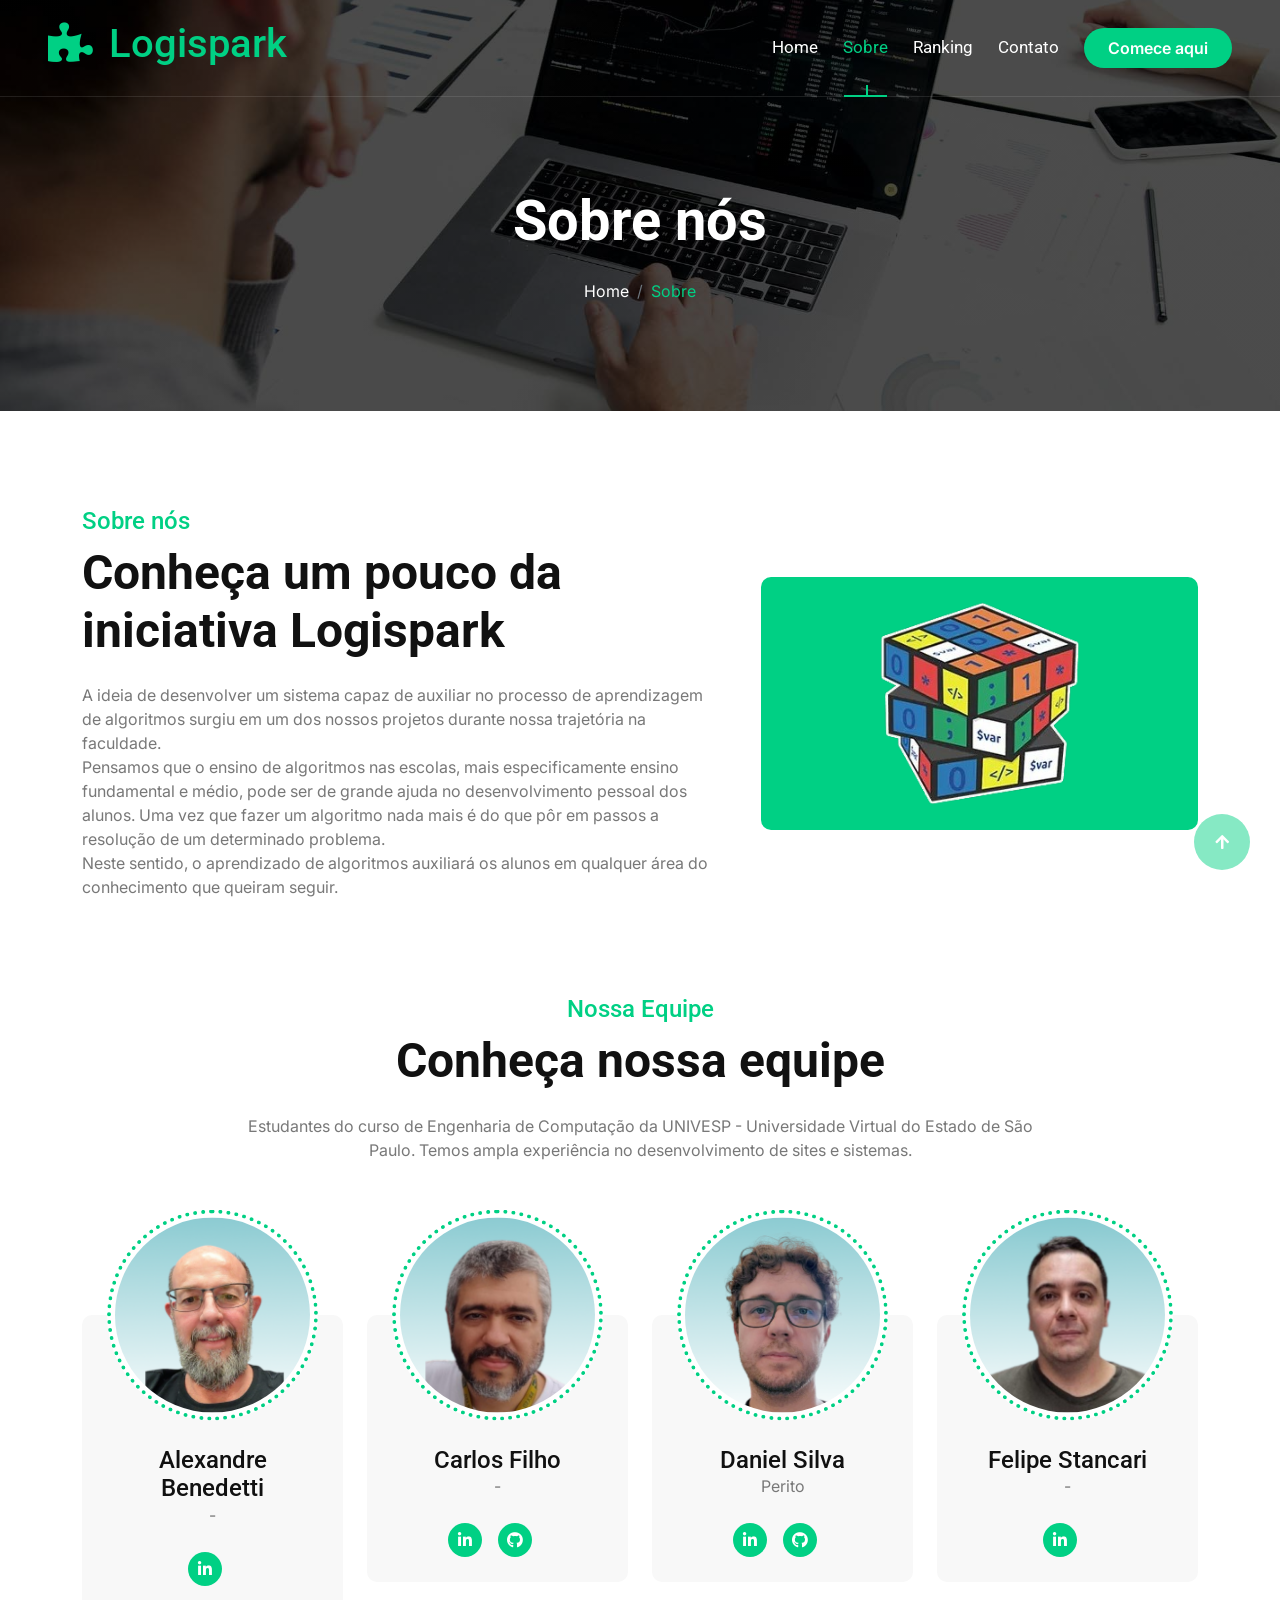
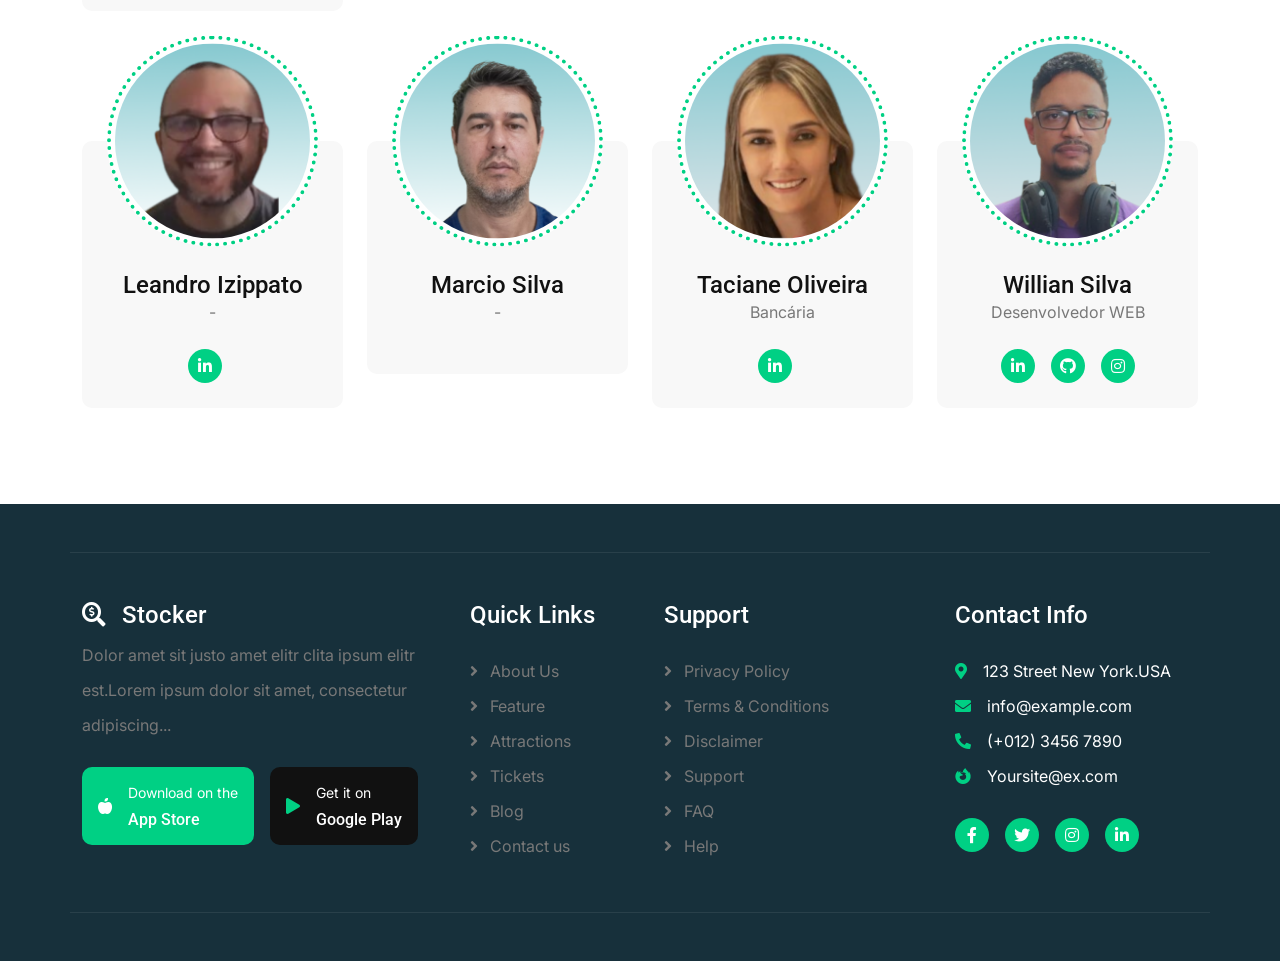
==== commit 93c77b18: "adicionada a área inicial do game - 20h59 - 10/9/24" ====
--- a/about.html
+++ b/about.html
@@ -286,11 +286,19 @@
         <!-- Template Javascript -->
         <script src="./js/header.js"></script>
         <script src="./js/footer.js"></script>
-        <!-- <script src="./js/header.js"></script> -->
         <script>
             $(()=>{
                 $.getScript("./js/main.js", function(){
                     $('#aboutpage').addClass('active');
+                    if(sessionStorage.getItem('nome') != null){
+                        $('#login-start').addClass('d-none');
+                        $('#post-login').removeClass('d-none');
+                        $('#gamepage').removeClass('d-none');
+
+                        let fullName = sessionStorage.getItem('nome');
+                        let firstName = fullName.split(' ')[0];
+                        $('#user-name').html(firstName);
+                    }
                 });
             });
         </script>
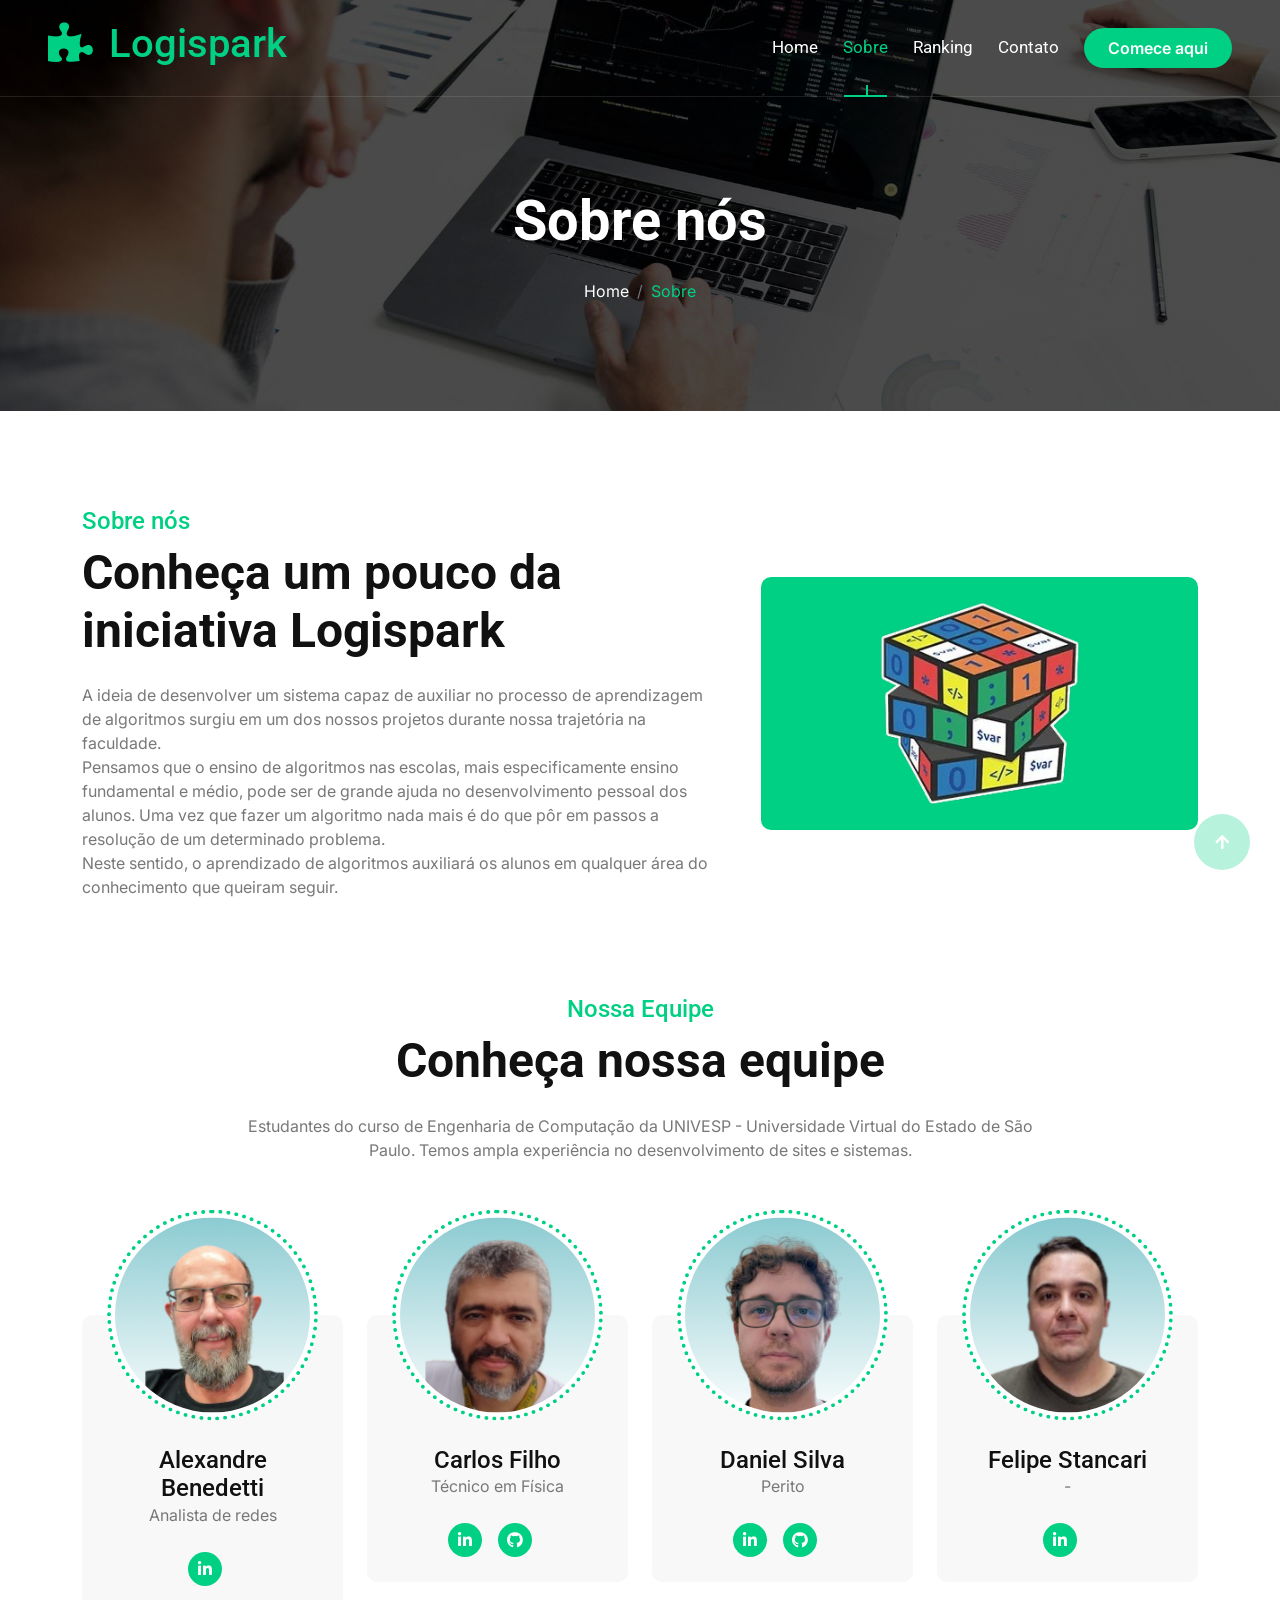
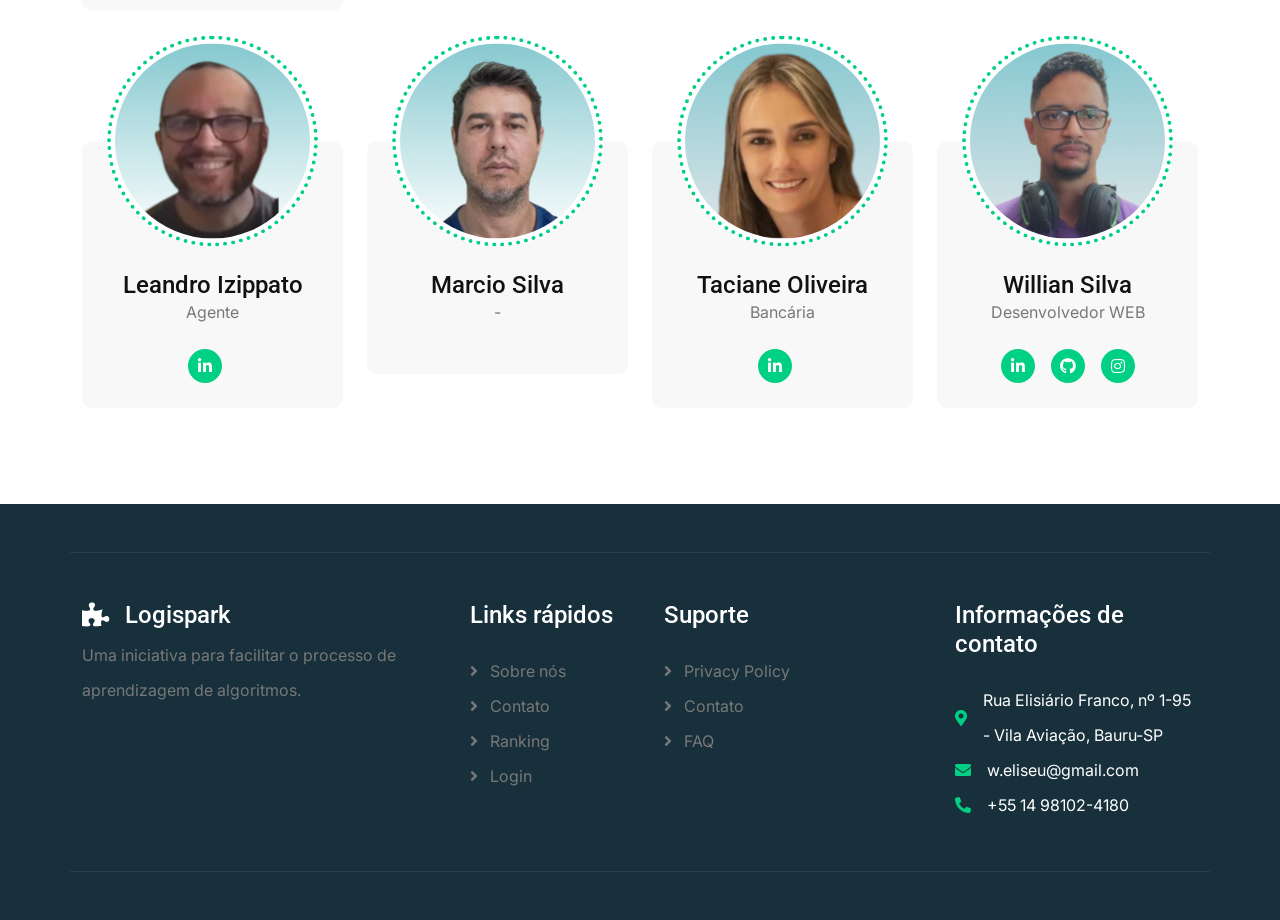
==== commit 22eefdf2: "footer e ranking atualização no footer para exibir os conteúdos corretos. atualização no ranking. ex" ====
--- a/about.html
+++ b/about.html
@@ -130,7 +130,7 @@
                             </div>
                             <div class="team-title">
                                 <h4 class="mb-0">Alexandre Benedetti</h4>
-                                <p class="mb-0">-</p>
+                                <p class="mb-0">Analista de redes</p>
                             </div>
                             <div class="team-icon">
                                 <a class="btn btn-primary btn-sm-square rounded-circle me-3" href="https://www.linkedin.com/in/alexandre-benedetti-1380ab17/"><i class="fab fa-linkedin-in"></i></a>
@@ -144,7 +144,7 @@
                             </div>
                             <div class="team-title">
                                 <h4 class="mb-0">Carlos Filho</h4>
-                                <p class="mb-0">-</p>
+                                <p class="mb-0">Técnico em Física</p>
                             </div>
                             <div class="team-icon">
                                 <a class="btn btn-primary btn-sm-square rounded-circle me-3" href="https://www.linkedin.com/in/carlos-souza-a973098a/"><i class="fab fa-linkedin-in"></i></a>
@@ -188,7 +188,7 @@
                             </div>
                             <div class="team-title">
                                 <h4 class="mb-0">Leandro Izippato</h4>
-                                <p class="mb-0">-</p>
+                                <p class="mb-0">Agente</p>
                             </div>
                             <div class="team-icon">
                                 <a class="btn btn-primary btn-sm-square rounded-circle me-3" href="https://www.linkedin.com/in/leandro-izippato-238b4621/"><i class="fab fa-linkedin-in"></i></a>
@@ -242,23 +242,6 @@
                             </div>
                         </div>
                     </div>
-                    <!-- <div class="col-md-6 col-lg-6 col-xl-3 wow fadeInUp" data-wow-delay="0.8s">
-                        <div class="team-item">
-                            <div class="team-img">
-                                <img src="img/team-4.jpg" class="img-fluid" alt="">
-                            </div>
-                            <div class="team-title">
-                                <h4 class="mb-0">Felipe </h4>
-                                <p class="mb-0">Profession</p>
-                            </div>
-                            <div class="team-icon">
-                                <a class="btn btn-primary btn-sm-square rounded-circle me-3" href=""><i class="fab fa-facebook-f"></i></a>
-                                <a class="btn btn-primary btn-sm-square rounded-circle me-3" href=""><i class="fab fa-twitter"></i></a>
-                                <a class="btn btn-primary btn-sm-square rounded-circle me-3" href=""><i class="fab fa-linkedin-in"></i></a>
-                                <a class="btn btn-primary btn-sm-square rounded-circle me-0" href=""><i class="fab fa-instagram"></i></a>
-                            </div>
-                        </div>
-                    </div> -->
                 </div>
             </div>
         </div>
--- a/css/style.css
+++ b/css/style.css
@@ -982,4 +982,8 @@
 
 #alteration-form{
     display: none;
+}
+
+.fullheight{
+    min-height: calc(100vh - 66.5px);
 }
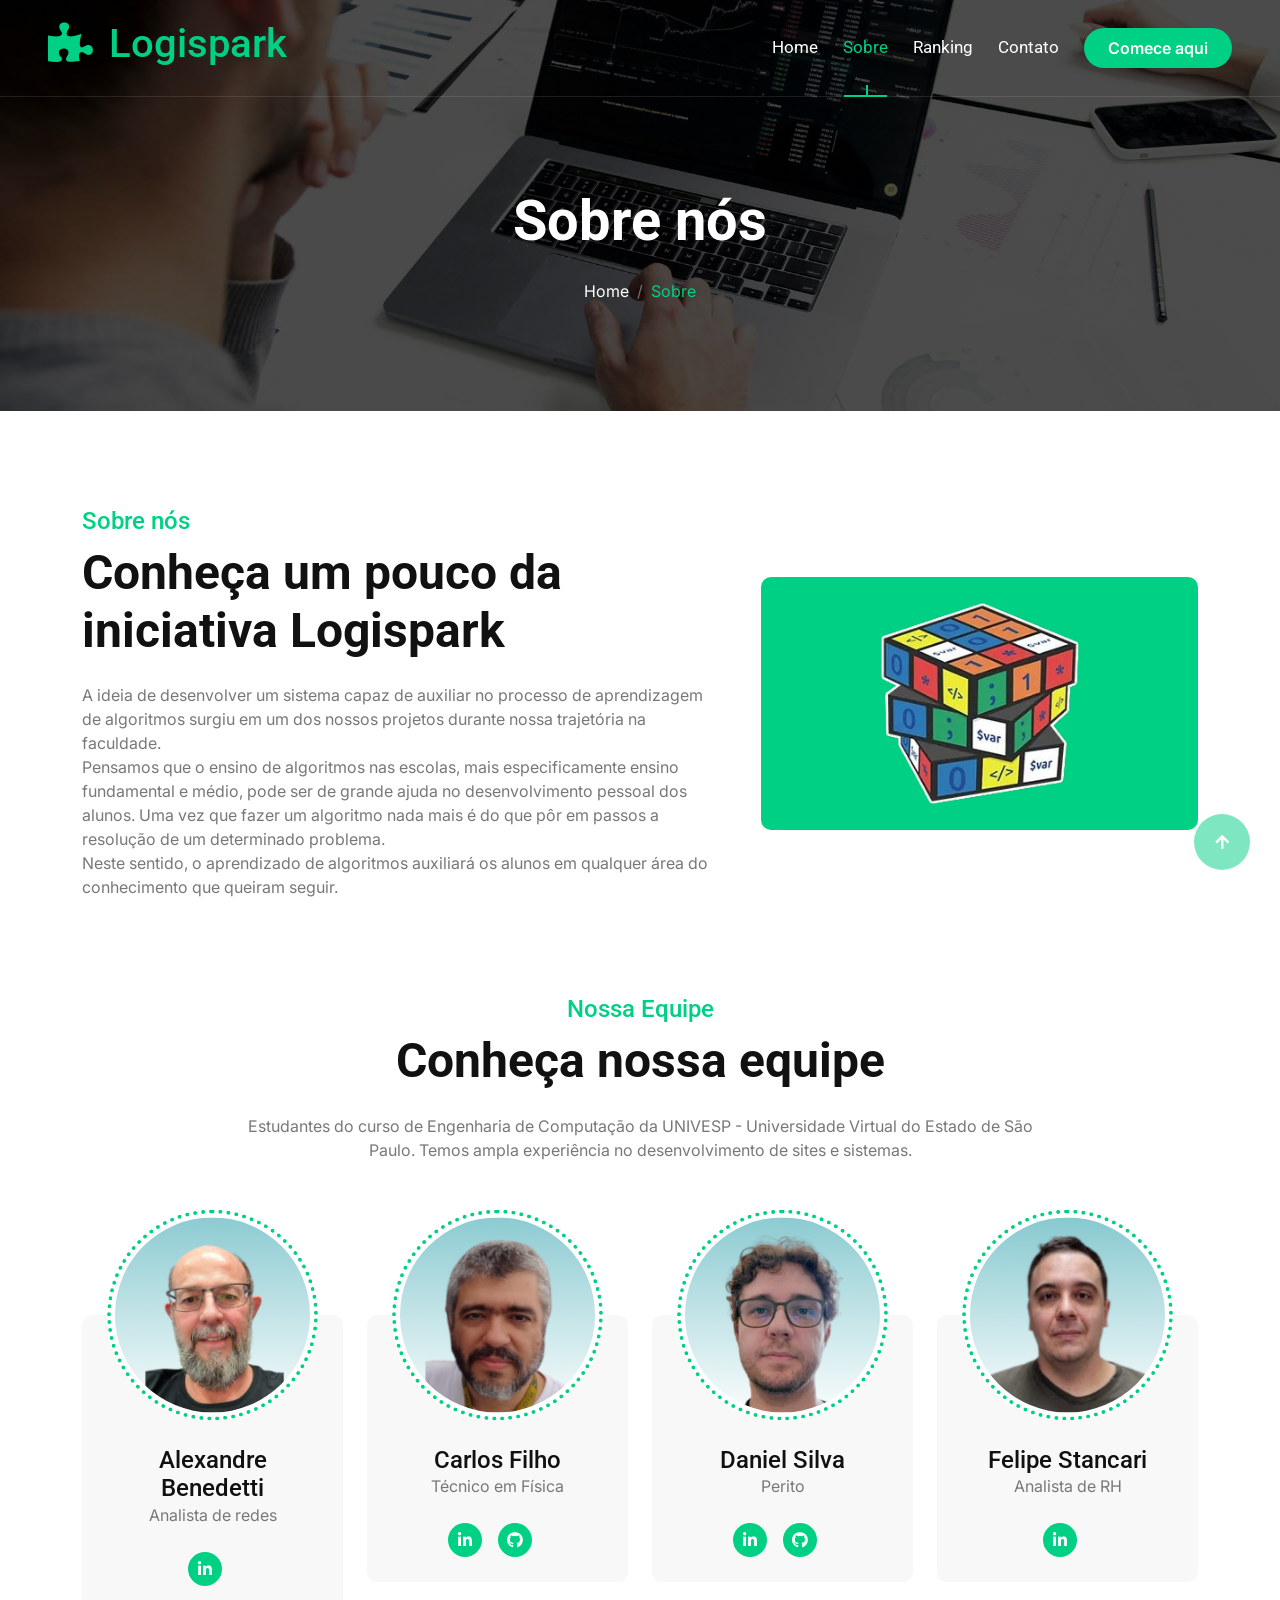
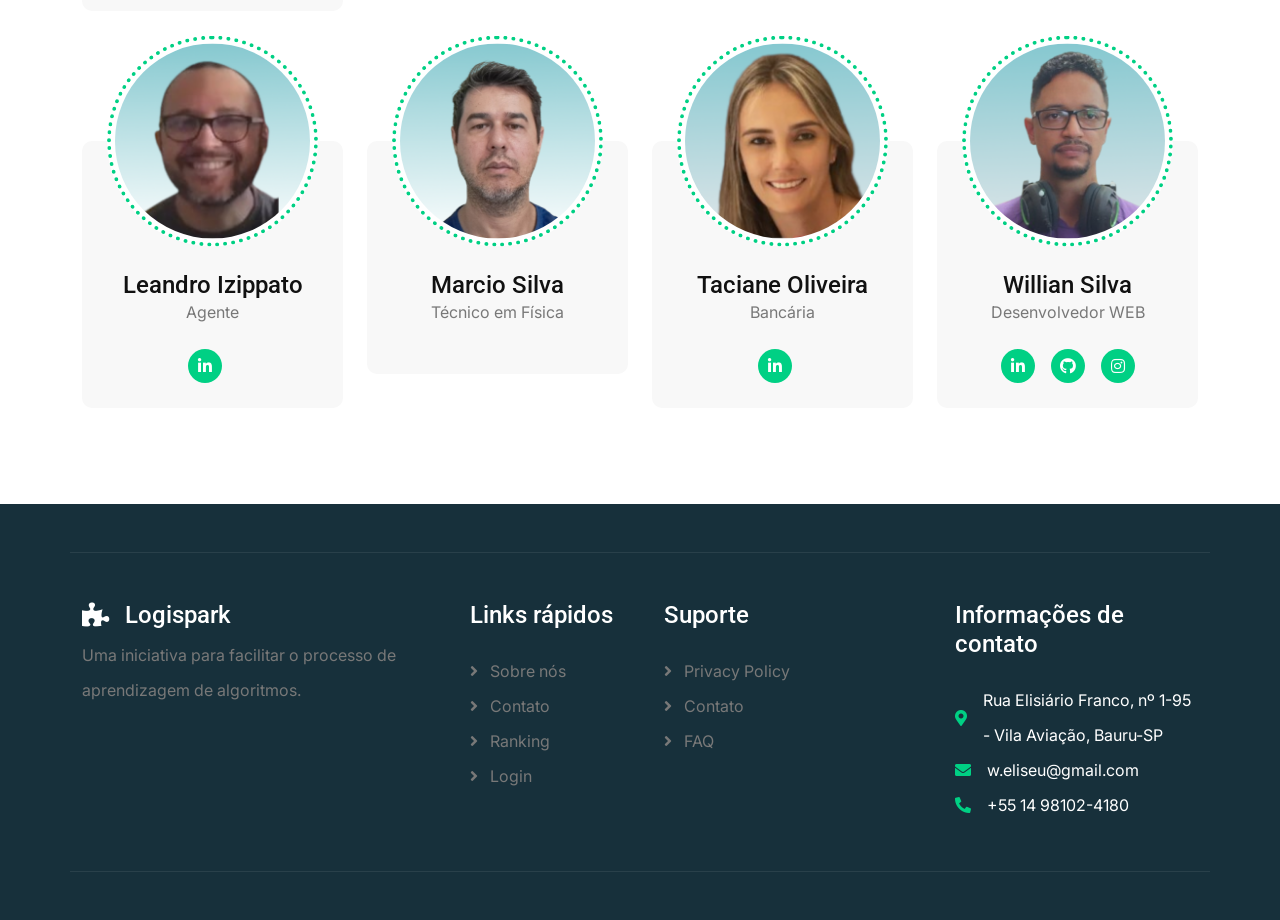
==== commit 52d18216: "update readme" ====
--- a/about.html
+++ b/about.html
@@ -174,7 +174,7 @@
                             </div>
                             <div class="team-title">
                                 <h4 class="mb-0">Felipe Stancari</h4>
-                                <p class="mb-0">-</p>
+                                <p class="mb-0">Analista de RH</p>
                             </div>
                             <div class="team-icon">
                                 <a class="btn btn-primary btn-sm-square rounded-circle me-3" href="http://www.linkedin.com/in/felipe-stancari" target="_blank"><i class="fab fa-linkedin-in"></i></a>
@@ -202,7 +202,7 @@
                             </div>
                             <div class="team-title">
                                 <h4 class="mb-0">Marcio Silva</h4>
-                                <p class="mb-0">-</p>
+                                <p class="mb-0">Técnico em Física</p>
                             </div>
                             <div class="team-icon">
                                 <!-- <a class="btn btn-primary btn-sm-square rounded-circle me-3" href=""><i class="fab fa-facebook-f"></i></a>
